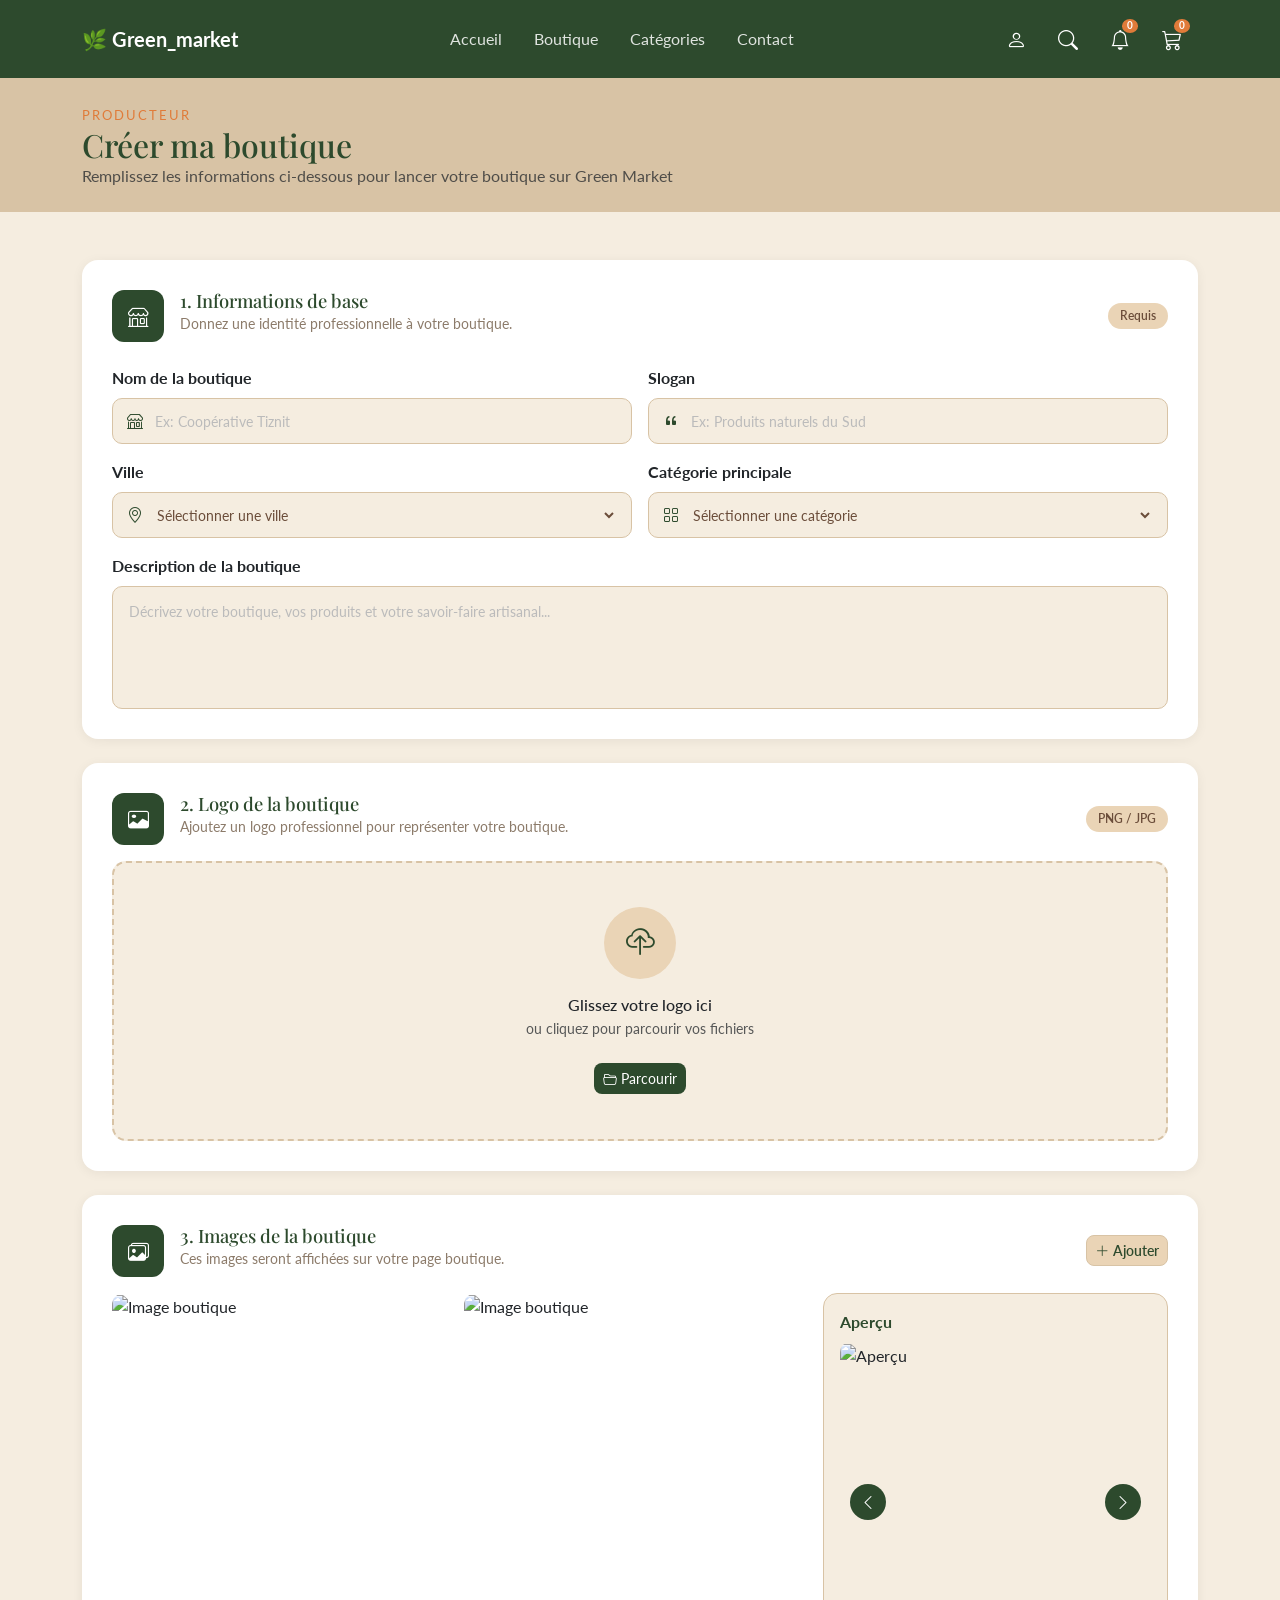
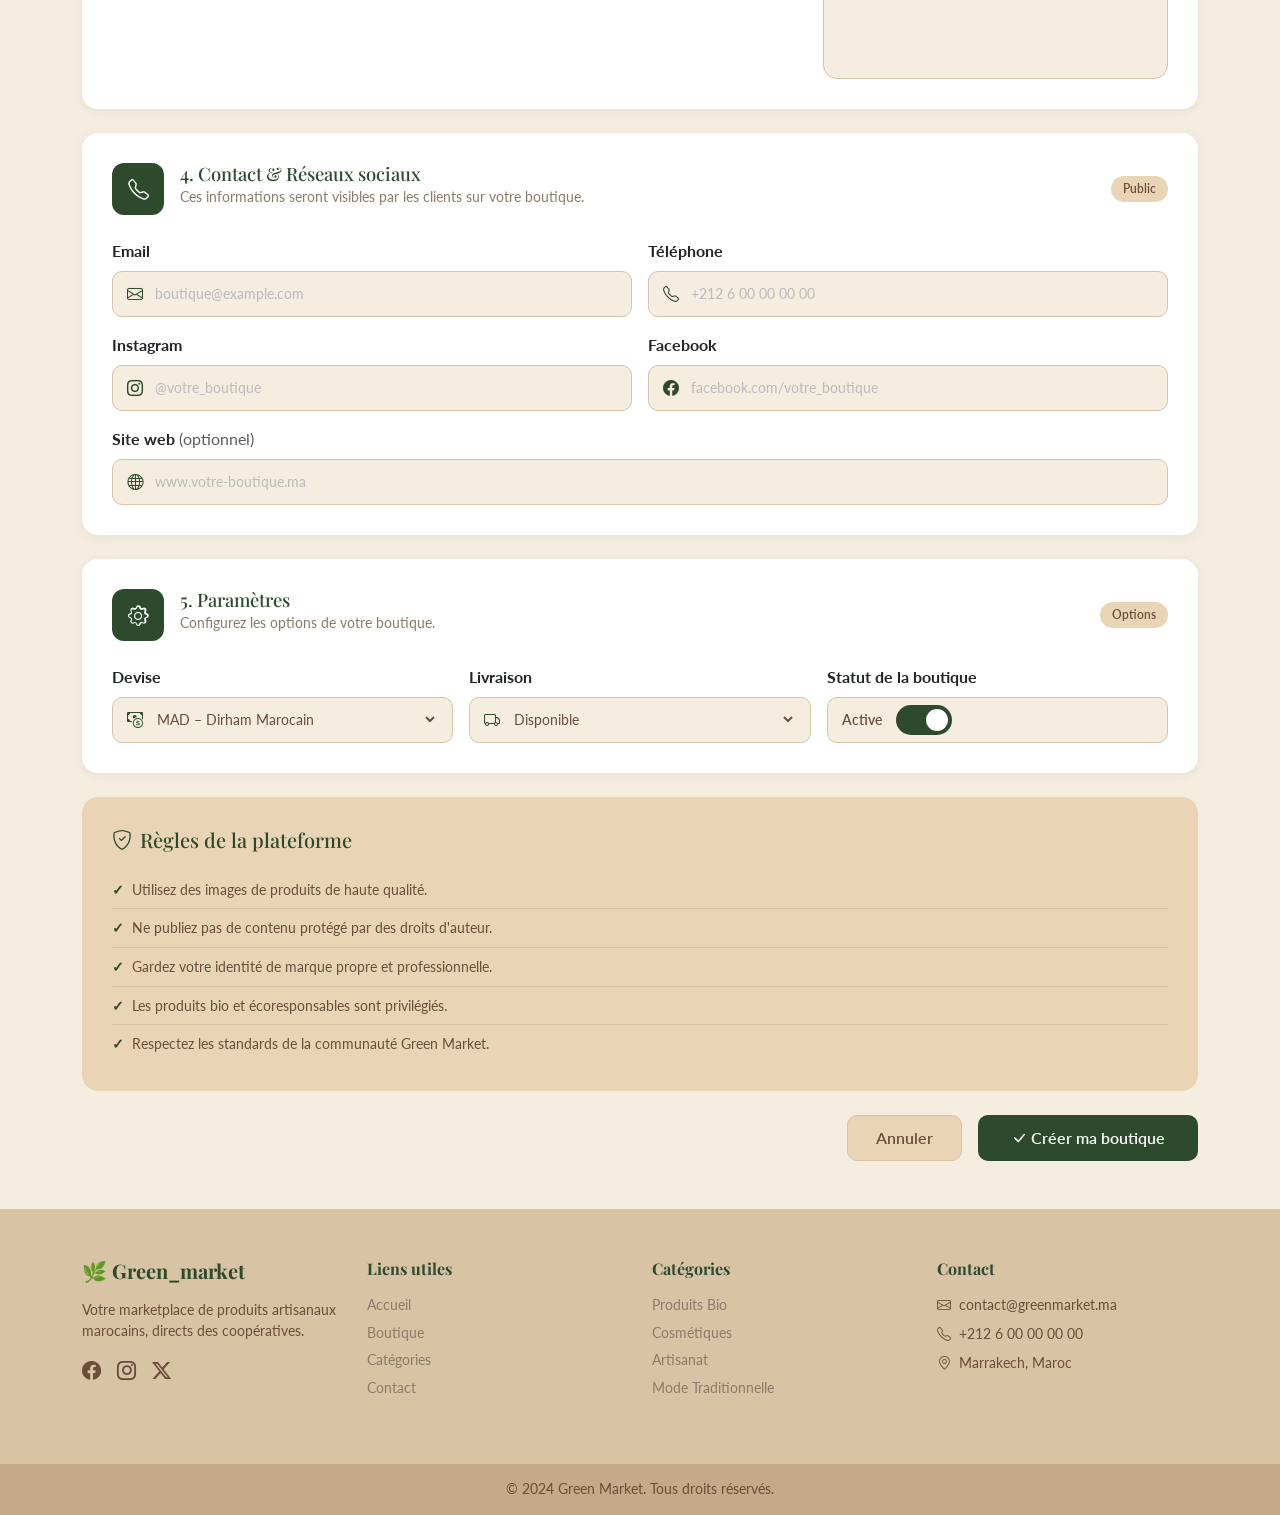
==== Create Market/creer-boutique.html @ 540b01c0 "modification 2 still needs modification" ====
<!DOCTYPE html>
<html lang="fr">
<head>
  <meta charset="UTF-8">
  <meta name="viewport" content="width=device-width, initial-scale=1.0">
  <title>Green Market – Créer ma boutique</title>
  <link href="https://cdn.jsdelivr.net/npm/bootstrap@5.3.3/dist/css/bootstrap.min.css" rel="stylesheet">
  <link href="https://cdn.jsdelivr.net/npm/bootstrap-icons@1.11.3/font/bootstrap-icons.min.css" rel="stylesheet">
  <link href="https://fonts.googleapis.com/css2?family=Playfair+Display:wght@400;600;700&family=Lato:wght@300;400;700&display=swap" rel="stylesheet">
  <link href="creer-boutique.css" rel="stylesheet">
</head>
<body>

  <!-- NAVBAR -->
  <nav class="navbar navbar-expand-lg navbar-dark">
    <div class="container">
      <a class="navbar-brand fw-bold" href="../Home Page/Home.html">🌿 Green_market</a>
      <button class="navbar-toggler" type="button" data-bs-toggle="collapse" data-bs-target="#navMenu">
        <span class="navbar-toggler-icon"></span>
      </button>
      <div class="collapse navbar-collapse" id="navMenu">
        <ul class="navbar-nav mx-auto gap-3">
          <li class="nav-item"><a class="nav-link" href="../Home Page/Home.html">Accueil</a></li>
          <li class="nav-item"><a class="nav-link" href="../Produits/Produits.html">Boutique</a></li>
          <li class="nav-item"><a class="nav-link" href="../Categories/categories.html">Catégories</a></li>
          <li class="nav-item"><a class="nav-link" href="../Home Page/Home.html#contact">Contact</a></li>
        </ul>
        <a href="../Inscription/inscription.html" class="text-white fs-5 m-3"><i class="bi bi-person"></i></a>
        <a href="#" class="text-white fs-5 m-3"><i class="bi bi-search"></i></a>
        <a href="#" class="text-white fs-5 m-3 position-relative">
          <i class="bi bi-bell"></i>
          <span class="badge cart-badge" id="bell-count">0</span>
        </a>
        <a href="../Panier/Panier.html" class="text-white fs-5 m-3 position-relative">
          <i class="bi bi-cart3"></i>
          <span class="badge cart-badge" id="cart-count">0</span>
        </a>
      </div>
    </div>
  </nav>

  <!-- PAGE HEADER -->
  <section class="py-4 page-header">
    <div class="container">
      <small class="text-uppercase label-orange">Producteur</small>
      <h2 class="mb-0">Créer ma boutique</h2>
      <p class="text-muted mb-0">Remplissez les informations ci-dessous pour lancer votre boutique sur Green Market</p>
    </div>
  </section>

  <!-- CONTENT -->
  <div class="container my-5">

    <!-- ========================= -->
    <!-- 1. INFORMATIONS DE BASE -->
    <!-- ========================= -->
    <div class="form-card mb-4">
      <div class="form-card-header">
        <div class="form-card-icon">
          <i class="bi bi-shop"></i>
        </div>
        <div>
          <h4 class="form-card-title">1. Informations de base</h4>
          <p class="form-card-subtitle">Donnez une identité professionnelle à votre boutique.</p>
        </div>
        <span class="form-badge">Requis</span>
      </div>

      <div class="row g-3 mt-2">
        <div class="col-12 col-md-6">
          <label class="form-label fw-bold">Nom de la boutique</label>
          <div class="input-group-custom">
            <i class="bi bi-shop input-icon"></i>
            <input type="text" class="custom-input" name="nom_boutique" placeholder="Ex: Coopérative Tiznit">
          </div>
        </div>
        <div class="col-12 col-md-6">
          <label class="form-label fw-bold">Slogan</label>
          <div class="input-group-custom">
            <i class="bi bi-quote input-icon"></i>
            <input type="text" class="custom-input" name="slogan" placeholder="Ex: Produits naturels du Sud">
          </div>
        </div>
        <div class="col-12 col-md-6">
          <label class="form-label fw-bold">Ville</label>
          <div class="input-group-custom">
            <i class="bi bi-geo-alt input-icon"></i>
            <select class="custom-input" name="ville">
              <option value="">Sélectionner une ville</option>
              <option>Casablanca</option>
              <option>Rabat</option>
              <option>Marrakech</option>
              <option>Fès</option>
              <option>Agadir</option>
              <option>Tiznit</option>
              <option>Essaouira</option>
              <option>Ouarzazate</option>
            </select>
          </div>
        </div>
        <div class="col-12 col-md-6">
          <label class="form-label fw-bold">Catégorie principale</label>
          <div class="input-group-custom">
            <i class="bi bi-grid input-icon"></i>
            <select class="custom-input" name="categorie">
              <option value="">Sélectionner une catégorie</option>
              <option>Produits Bio</option>
              <option>Cosmétiques</option>
              <option>Artisanat</option>
              <option>Mode Traditionnelle</option>
              <option>Bijoux</option>
              <option>Maison & Déco</option>
            </select>
          </div>
        </div>
        <div class="col-12">
          <label class="form-label fw-bold">Description de la boutique</label>
          <div class="textarea-group-custom">
            <textarea class="custom-textarea" name="description_Bout" rows="4"
              placeholder="Décrivez votre boutique, vos produits et votre savoir-faire artisanal..."></textarea>
          </div>
        </div>
      </div>
    </div>

    <!-- ========================= -->
    <!-- 2. LOGO DE LA BOUTIQUE -->
    <!-- ========================= -->
    <div class="form-card mb-4">
      <div class="form-card-header">
        <div class="form-card-icon">
          <i class="bi bi-image"></i>
        </div>
        <div>
          <h4 class="form-card-title">2. Logo de la boutique</h4>
          <p class="form-card-subtitle">Ajoutez un logo professionnel pour représenter votre boutique.</p>
        </div>
        <span class="form-badge">PNG / JPG</span>
      </div>

      <div class="upload-zone mt-3" id="uploadArea">
        <input type="file" id="logoInput" name="Bout_img" hidden accept="image/*">
        <div class="upload-content" id="uploadContent">
          <div class="upload-icon-circle">
            <i class="bi bi-cloud-upload"></i>
          </div>
          <h6 class="mt-3 mb-1">Glissez votre logo ici</h6>
          <p class="text-muted small">ou cliquez pour parcourir vos fichiers</p>
          <button type="button" class="btn btn-sm btn-parcourir mt-2" id="browseBtn">
            <i class="bi bi-folder2-open me-1"></i>Parcourir
          </button>
        </div>
        <img id="previewLogo" src="" alt="Logo preview">
      </div>
    </div>

    <!-- ========================= -->
    <!-- 3. IMAGES DE LA BOUTIQUE -->
    <!-- ========================= -->
    <div class="form-card mb-4">
      <div class="form-card-header">
        <div class="form-card-icon">
          <i class="bi bi-images"></i>
        </div>
        <div>
          <h4 class="form-card-title">3. Images de la boutique</h4>
          <p class="form-card-subtitle">Ces images seront affichées sur votre page boutique.</p>
        </div>
        <button type="button" class="btn btn-sm btn-add-img" id="addImagesBtn">
          <i class="bi bi-plus-lg me-1"></i>Ajouter
        </button>
        <input type="file" id="imagesInput" multiple hidden accept="image/*">
      </div>

      <div class="images-layout mt-3">

        <!-- Grid -->
        <div class="images-grid" id="imagesGrid">
          <div class="market-image">
            <img src="https://images.unsplash.com/photo-1542838132-92c53300491e?q=80&w=600" alt="Image boutique">
            <div class="image-actions">
              <button class="img-action-btn edit-btn"><i class="bi bi-pencil"></i></button>
              <button class="img-action-btn delete-btn"><i class="bi bi-trash"></i></button>
            </div>
          </div>
          <div class="market-image">
            <img src="https://images.unsplash.com/photo-1516594798947-e65505dbb29d?q=80&w=600" alt="Image boutique">
            <div class="image-actions">
              <button class="img-action-btn edit-btn"><i class="bi bi-pencil"></i></button>
              <button class="img-action-btn delete-btn"><i class="bi bi-trash"></i></button>
            </div>
          </div>
        </div>

        <!-- Preview -->
        <div class="preview-card">
          <p class="fw-bold mb-2" style="color: var(--green);">Aperçu</p>
          <div class="preview-image-box">
            <img id="previewImage" src="https://images.unsplash.com/photo-1542838132-92c53300491e?q=80&w=600" alt="Aperçu">
            <button class="preview-arrow left" id="prevBtn"><i class="bi bi-chevron-left"></i></button>
            <button class="preview-arrow right" id="nextBtn"><i class="bi bi-chevron-right"></i></button>
          </div>
        </div>

      </div>
    </div>

    <!-- ========================= -->
    <!-- 4. CONTACT & RÉSEAUX -->
    <!-- ========================= -->
    <div class="form-card mb-4">
      <div class="form-card-header">
        <div class="form-card-icon">
          <i class="bi bi-telephone"></i>
        </div>
        <div>
          <h4 class="form-card-title">4. Contact &amp; Réseaux sociaux</h4>
          <p class="form-card-subtitle">Ces informations seront visibles par les clients sur votre boutique.</p>
        </div>
        <span class="form-badge">Public</span>
      </div>

      <div class="row g-3 mt-2">
        <div class="col-12 col-md-6">
          <label class="form-label fw-bold">Email</label>
          <div class="input-group-custom">
            <i class="bi bi-envelope input-icon"></i>
            <input type="email" class="custom-input" name="email_boutique" placeholder="boutique@example.com">
          </div>
        </div>
        <div class="col-12 col-md-6">
          <label class="form-label fw-bold">Téléphone</label>
          <div class="input-group-custom">
            <i class="bi bi-telephone input-icon"></i>
            <input type="text" class="custom-input" name="telephone_boutique" placeholder="+212 6 00 00 00 00">
          </div>
        </div>
        <div class="col-12 col-md-6">
          <label class="form-label fw-bold">Instagram</label>
          <div class="input-group-custom">
            <i class="bi bi-instagram input-icon"></i>
            <input type="text" class="custom-input" name="instagram" placeholder="@votre_boutique">
          </div>
        </div>
        <div class="col-12 col-md-6">
          <label class="form-label fw-bold">Facebook</label>
          <div class="input-group-custom">
            <i class="bi bi-facebook input-icon"></i>
            <input type="text" class="custom-input" name="facebook" placeholder="facebook.com/votre_boutique">
          </div>
        </div>
        <div class="col-12">
          <label class="form-label fw-bold">Site web <span class="text-muted fw-normal">(optionnel)</span></label>
          <div class="input-group-custom">
            <i class="bi bi-globe input-icon"></i>
            <input type="text" class="custom-input" name="website" placeholder="www.votre-boutique.ma">
          </div>
        </div>
      </div>
    </div>

    <!-- ========================= -->
    <!-- 5. PARAMÈTRES -->
    <!-- ========================= -->
    <div class="form-card mb-4">
      <div class="form-card-header">
        <div class="form-card-icon">
          <i class="bi bi-gear"></i>
        </div>
        <div>
          <h4 class="form-card-title">5. Paramètres</h4>
          <p class="form-card-subtitle">Configurez les options de votre boutique.</p>
        </div>
        <span class="form-badge">Options</span>
      </div>

      <div class="row g-3 mt-2">
        <div class="col-12 col-md-4">
          <label class="form-label fw-bold">Devise</label>
          <div class="input-group-custom">
            <i class="bi bi-cash-coin input-icon"></i>
            <select class="custom-input" name="devise">
              <option>MAD – Dirham Marocain</option>
              <option>EUR – Euro</option>
              <option>USD – Dollar</option>
            </select>
          </div>
        </div>
        <div class="col-12 col-md-4">
          <label class="form-label fw-bold">Livraison</label>
          <div class="input-group-custom">
            <i class="bi bi-truck input-icon"></i>
            <select class="custom-input" name="livraison">
              <option>Disponible</option>
              <option>Non disponible</option>
            </select>
          </div>
        </div>
        <div class="col-12 col-md-4">
          <label class="form-label fw-bold">Statut de la boutique</label>
          <div class="status-row">
            <span class="status-label" id="statusText">Active</span>
            <button type="button" class="toggle-btn active" id="toggleStatus">
              <div class="toggle-circle"></div>
            </button>
          </div>
        </div>
      </div>
    </div>

    <!-- ========================= -->
    <!-- RÈGLES -->
    <!-- ========================= -->
    <div class="rules-card mb-4">
      <div class="d-flex align-items-center gap-2 mb-3">
        <i class="bi bi-shield-check fs-5" style="color: var(--green);"></i>
        <h5 class="mb-0" style="color: var(--green);">Règles de la plateforme</h5>
      </div>
      <ul class="rules-list">
        <li>Utilisez des images de produits de haute qualité.</li>
        <li>Ne publiez pas de contenu protégé par des droits d'auteur.</li>
        <li>Gardez votre identité de marque propre et professionnelle.</li>
        <li>Les produits bio et écoresponsables sont privilégiés.</li>
        <li>Respectez les standards de la communauté Green Market.</li>
      </ul>
    </div>

    <!-- ========================= -->
    <!-- BOUTONS -->
    <!-- ========================= -->
    <div class="d-flex justify-content-end gap-3 mb-5">
      <a href="../Producteur/Producteur.html" class="btn btn-annuler">Annuler</a>
      <button type="button" class="btn btn-creer" id="createBtn">
        <i class="bi bi-check-lg me-1"></i>Créer ma boutique
      </button>
    </div>

  </div>

  <!-- FOOTER -->
  <footer>
    <div class="footer-top">
      <div class="container">
        <div class="row g-4">
          <div class="col-12 col-md-3">
            <h5 class="footer-title mb-3">🌿 Green_market</h5>
            <p class="footer-text small">Votre marketplace de produits artisanaux marocains, directs des coopératives.</p>
            <div class="d-flex gap-3 mt-3">
              <a href="#" class="footer-social"><i class="bi bi-facebook"></i></a>
              <a href="#" class="footer-social"><i class="bi bi-instagram"></i></a>
              <a href="#" class="footer-social"><i class="bi bi-twitter-x"></i></a>
            </div>
          </div>
          <div class="col-6 col-md-3">
            <h6 class="footer-title mb-3">Liens utiles</h6>
            <ul class="list-unstyled">
              <li><a href="../Home Page/Home.html" class="footer-link">Accueil</a></li>
              <li><a href="../Produits/Produits.html" class="footer-link">Boutique</a></li>
              <li><a href="../Categories/categories.html" class="footer-link">Catégories</a></li>
              <li><a href="../Home Page/Home.html#contact" class="footer-link">Contact</a></li>
            </ul>
          </div>
          <div class="col-6 col-md-3">
            <h6 class="footer-title mb-3">Catégories</h6>
            <ul class="list-unstyled">
              <li><a href="../Categories/categories.html" class="footer-link">Produits Bio</a></li>
              <li><a href="../Categories/categories.html" class="footer-link">Cosmétiques</a></li>
              <li><a href="../Categories/categories.html" class="footer-link">Artisanat</a></li>
              <li><a href="../Categories/categories.html" class="footer-link">Mode Traditionnelle</a></li>
            </ul>
          </div>
          <div class="col-12 col-md-3">
            <h6 class="footer-title mb-3">Contact</h6>
            <ul class="list-unstyled">
              <li class="footer-text small mb-2"><i class="bi bi-envelope me-2"></i>contact@greenmarket.ma</li>
              <li class="footer-text small mb-2"><i class="bi bi-telephone me-2"></i>+212 6 00 00 00 00</li>
              <li class="footer-text small"><i class="bi bi-geo-alt me-2"></i>Marrakech, Maroc</li>
            </ul>
          </div>
        </div>
      </div>
    </div>
    <div class="footer-bottom">
      <div class="container">
        <p class="footer-bottom-text text-center">&copy; 2024 Green Market. Tous droits réservés.</p>
      </div>
    </div>
  </footer>

  <script src="https://cdn.jsdelivr.net/npm/bootstrap@5.3.3/dist/js/bootstrap.bundle.min.js"></script>
  <script src="creer-boutique.js"></script>
</body>
</html>
---- Create Market/creer-boutique.css ----
/* =====================
   VARIABLES
===================== */
:root {
  --green:        #2d4a2d;
  --green-hover:  #3f683f;
  --orange:       #e07b39;
  --beige-light:  #f5ede0;
  --beige-mid:    #ead4b6;
  --beige-dark:   #D8C3A5;
  --beige-footer: #c4aa8a;
  --brown-title:  #6b4d3a;
  --brown-text:   #8c7b6a;
}

/* =====================
   BODY & FONTS
===================== */
body {
  background-color: var(--beige-light);
  font-family: 'Lato', sans-serif;
}

h1, h2, h3, h4, h5 {
  font-family: 'Playfair Display', serif;
}

/* =====================
   NAVBAR
===================== */
.navbar {
  background-color: var(--green);
}

.navbar .nav-link {
  color: rgba(255, 255, 255, 0.85);
  transition: color 0.2s ease;
}

.navbar .nav-link:hover,
.navbar .nav-link.active {
  color: #ffffff;
}

.cart-badge {
  background-color: var(--orange);
  font-size: 0.6rem;
  position: absolute;
  top: -5px;
  right: -8px;
  padding: 2px 5px;
  border-radius: 50%;
  line-height: 1;
}

/* =====================
   PAGE HEADER
===================== */
.page-header {
  background-color: var(--beige-dark);
}

.page-header h2 {
  color: var(--green);
}

.label-orange {
  color: var(--orange);
  letter-spacing: 2px;
  font-size: 0.8rem;
}

/* =====================
   FORM CARDS
===================== */
.form-card {
  background: #fff;
  border-radius: 16px;
  padding: 30px;
  box-shadow: 0 2px 12px rgba(0, 0, 0, 0.06);
}

.form-card-header {
  display: flex;
  align-items: flex-start;
  gap: 16px;
  flex-wrap: wrap;
}

.form-card-icon {
  width: 52px;
  height: 52px;
  background-color: var(--green);
  border-radius: 12px;
  display: flex;
  align-items: center;
  justify-content: center;
  flex-shrink: 0;
}

.form-card-icon i {
  color: white;
  font-size: 1.3rem;
}

.form-card-title {
  color: var(--green);
  margin-bottom: 2px;
  font-size: 1.15rem;
}

.form-card-subtitle {
  color: var(--brown-text);
  font-size: 0.85rem;
  margin: 0;
}

.form-badge {
  margin-left: auto;
  background-color: var(--beige-mid);
  color: var(--brown-title);
  font-size: 0.75rem;
  font-weight: 600;
  padding: 4px 12px;
  border-radius: 20px;
  white-space: nowrap;
  align-self: center;
}

/* =====================
   INPUTS
===================== */
.input-group-custom {
  display: flex;
  align-items: center;
  background-color: var(--beige-light);
  border: 1px solid var(--beige-dark);
  border-radius: 10px;
  padding: 10px 14px;
  gap: 10px;
  transition: border-color 0.2s ease;
}

.input-group-custom:focus-within {
  border-color: var(--green);
}

.input-icon {
  color: var(--green);
  font-size: 1rem;
  flex-shrink: 0;
}

.custom-input {
  border: none;
  outline: none;
  background: transparent;
  width: 100%;
  font-family: 'Lato', sans-serif;
  font-size: 0.9rem;
  color: var(--brown-title);
}

.custom-input::placeholder {
  color: #bbb;
}

.textarea-group-custom {
  background-color: var(--beige-light);
  border: 1px solid var(--beige-dark);
  border-radius: 10px;
  padding: 12px 14px;
  transition: border-color 0.2s ease;
}

.textarea-group-custom:focus-within {
  border-color: var(--green);
}

.custom-textarea {
  border: none;
  outline: none;
  background: transparent;
  width: 100%;
  resize: none;
  font-family: 'Lato', sans-serif;
  font-size: 0.9rem;
  color: var(--brown-title);
}

.custom-textarea::placeholder {
  color: #bbb;
}

/* =====================
   LOGO UPLOAD
===================== */
.upload-zone {
  border: 2px dashed var(--beige-dark);
  border-radius: 14px;
  height: 280px;
  display: flex;
  align-items: center;
  justify-content: center;
  flex-direction: column;
  cursor: pointer;
  position: relative;
  overflow: hidden;
  transition: border-color 0.2s ease, background-color 0.2s ease;
  background-color: var(--beige-light);
}

.upload-zone:hover {
  border-color: var(--green);
  background-color: #f0ece6;
}

.upload-content {
  text-align: center;
  pointer-events: none;
}

.upload-icon-circle {
  width: 72px;
  height: 72px;
  background-color: var(--beige-mid);
  border-radius: 50%;
  display: flex;
  align-items: center;
  justify-content: center;
  margin: 0 auto;
}

.upload-icon-circle i {
  font-size: 1.8rem;
  color: var(--green);
}

#previewLogo {
  width: 100%;
  height: 100%;
  object-fit: cover;
  position: absolute;
  top: 0;
  left: 0;
  display: none;
}

.btn-parcourir {
  background-color: var(--green);
  color: white;
  border-radius: 8px;
  transition: background-color 0.2s ease;
  pointer-events: all;
}

.btn-parcourir:hover {
  background-color: var(--green-hover);
  color: white;
}

/* =====================
   IMAGES SECTION
===================== */
.btn-add-img {
  margin-left: auto;
  background-color: var(--beige-mid);
  color: var(--green);
  border: 1px solid var(--beige-dark);
  border-radius: 8px;
  font-weight: 600;
  transition: background-color 0.2s ease;
  align-self: center;
}

.btn-add-img:hover {
  background-color: var(--green);
  color: white;
}

.images-layout {
  display: grid;
  grid-template-columns: 2fr 1fr;
  gap: 20px;
}

.images-grid {
  display: grid;
  grid-template-columns: 1fr 1fr;
  gap: 14px;
}

.market-image {
  position: relative;
  height: 200px;
  border-radius: 12px;
  overflow: hidden;
}

.market-image img {
  width: 100%;
  height: 100%;
  object-fit: cover;
  transition: transform 0.3s ease;
}

.market-image:hover img {
  transform: scale(1.05);
}

.image-actions {
  position: absolute;
  top: 10px;
  right: 10px;
  display: flex;
  gap: 8px;
  opacity: 0;
  transition: opacity 0.2s ease;
}

.market-image:hover .image-actions {
  opacity: 1;
}

.img-action-btn {
  width: 36px;
  height: 36px;
  border: none;
  border-radius: 8px;
  cursor: pointer;
  display: flex;
  align-items: center;
  justify-content: center;
  font-size: 0.85rem;
  transition: background-color 0.2s ease;
}

.edit-btn {
  background-color: var(--beige-mid);
  color: var(--green);
}

.edit-btn:hover {
  background-color: var(--beige-dark);
}

.delete-btn {
  background-color: var(--green);
  color: white;
}

.delete-btn:hover {
  background-color: #c62828;
}

.preview-card {
  background-color: var(--beige-light);
  border-radius: 14px;
  padding: 16px;
  border: 1px solid var(--beige-dark);
}

.preview-image-box {
  position: relative;
  height: 320px;
  border-radius: 10px;
  overflow: hidden;
}

.preview-image-box img {
  width: 100%;
  height: 100%;
  object-fit: cover;
}

.preview-arrow {
  position: absolute;
  top: 50%;
  transform: translateY(-50%);
  width: 36px;
  height: 36px;
  border: none;
  border-radius: 50%;
  background-color: var(--green);
  color: white;
  cursor: pointer;
  display: flex;
  align-items: center;
  justify-content: center;
  transition: background-color 0.2s ease;
}

.preview-arrow:hover {
  background-color: var(--green-hover);
}

.preview-arrow.left {
  left: 10px;
}

.preview-arrow.right {
  right: 10px;
}

/* =====================
   STATUS TOGGLE
===================== */
.status-row {
  display: flex;
  align-items: center;
  gap: 14px;
  background-color: var(--beige-light);
  border: 1px solid var(--beige-dark);
  border-radius: 10px;
  padding: 10px 14px;
  margin-top: 0;
  height: 46px;
}

.status-label {
  font-size: 0.9rem;
  color: var(--brown-title);
  font-weight: 600;
}

.toggle-btn {
  width: 56px;
  height: 30px;
  border: none;
  border-radius: 50px;
  background-color: var(--beige-dark);
  position: relative;
  cursor: pointer;
  transition: background-color 0.3s ease;
  flex-shrink: 0;
}

.toggle-btn.active {
  background-color: var(--green);
}

.toggle-circle {
  width: 22px;
  height: 22px;
  border-radius: 50%;
  background: white;
  position: absolute;
  top: 4px;
  left: 4px;
  transition: left 0.3s ease;
}

.toggle-btn.active .toggle-circle {
  left: 30px;
}

/* =====================
   RULES CARD
===================== */
.rules-card {
  background-color: var(--beige-mid);
  border-radius: 16px;
  padding: 28px 30px;
}

.rules-list {
  list-style: none;
  padding: 0;
  margin: 0;
}

.rules-list li {
  padding: 8px 0;
  color: var(--brown-title);
  font-size: 0.9rem;
  border-bottom: 1px solid var(--beige-dark);
  padding-left: 20px;
  position: relative;
}

.rules-list li:last-child {
  border-bottom: none;
}

.rules-list li::before {
  content: "✓";
  position: absolute;
  left: 0;
  color: var(--green);
  font-weight: 700;
}

/* =====================
   ACTION BUTTONS
===================== */
.btn-annuler {
  background-color: var(--beige-mid);
  color: var(--brown-title);
  border: 1px solid var(--beige-dark);
  border-radius: 10px;
  padding: 10px 28px;
  font-weight: 600;
  transition: background-color 0.2s ease;
}

.btn-annuler:hover {
  background-color: var(--beige-dark);
  color: var(--brown-title);
}

.btn-creer {
  background-color: var(--green);
  color: white;
  border-radius: 10px;
  padding: 10px 32px;
  font-weight: 600;
  transition: background-color 0.2s ease;
}

.btn-creer:hover {
  background-color: var(--green-hover);
  color: white;
}

/* =====================
   FOOTER
===================== */
.footer-top {
  background-color: var(--beige-dark);
  padding: 50px 0;
}

.footer-bottom {
  background-color: var(--beige-footer);
  padding: 15px 0;
}

.footer-title {
  color: var(--green);
  font-weight: 700;
  font-family: 'Playfair Display', serif;
}

.footer-text {
  color: var(--brown-title);
}

.footer-link {
  color: var(--brown-text);
  text-decoration: none;
  font-size: 0.9rem;
  display: block;
  margin-bottom: 6px;
  transition: color 0.2s ease;
}

.footer-link:hover {
  color: var(--green);
}

.footer-social {
  color: var(--brown-title);
  font-size: 1.2rem;
  text-decoration: none;
  transition: color 0.2s ease;
}

.footer-social:hover {
  color: var(--green);
}

.footer-bottom-text {
  color: var(--brown-title);
  font-size: 0.85rem;
  margin: 0;
}

/* =====================
   RESPONSIVE
===================== */
@media (max-width: 768px) {
  .images-layout {
    grid-template-columns: 1fr;
  }

  .images-grid {
    grid-template-columns: 1fr 1fr;
  }

  .form-card {
    padding: 20px;
  }

  .form-badge {
    display: none;
  }
}
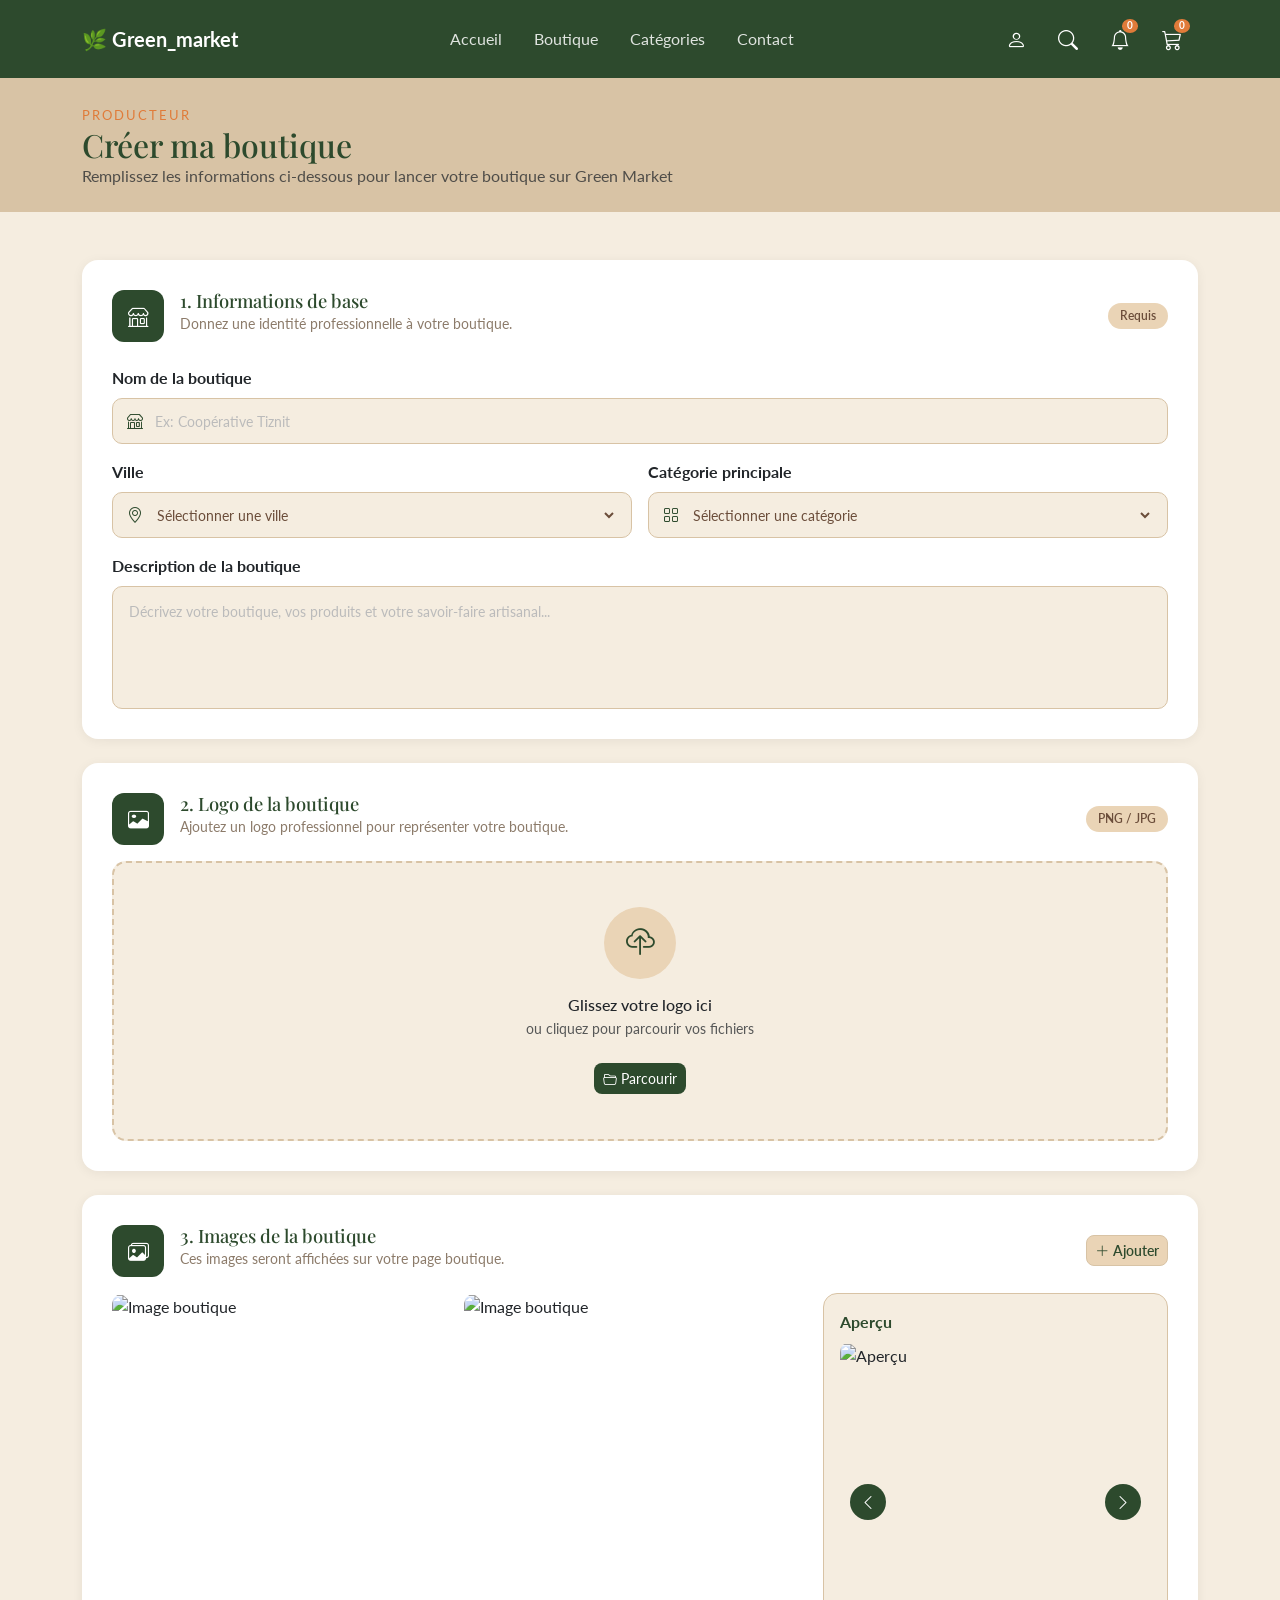
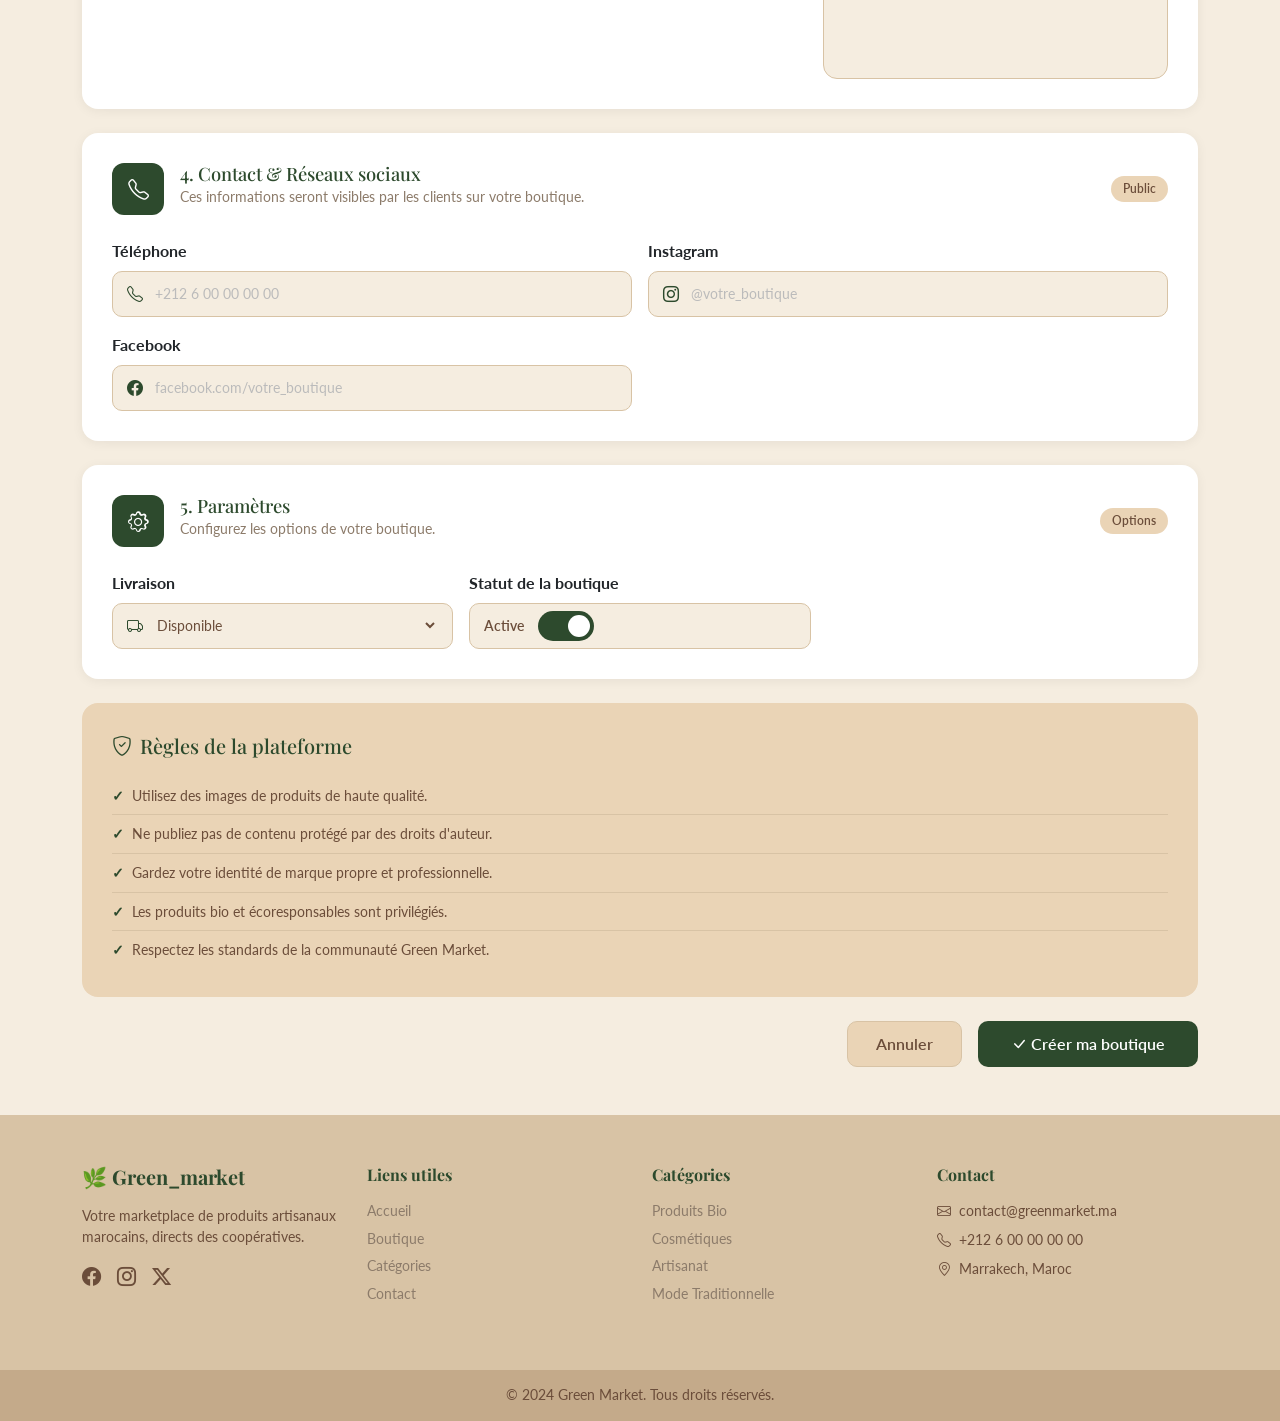
==== commit 56f1559b: "modification 3 removed some inputs that are not in the database" ====
--- a/Create Market/creer-boutique.html
+++ b/Create Market/creer-boutique.html
@@ -67,20 +67,14 @@
       </div>
 
       <div class="row g-3 mt-2">
-        <div class="col-12 col-md-6">
+        <div class="col-12">
           <label class="form-label fw-bold">Nom de la boutique</label>
           <div class="input-group-custom">
             <i class="bi bi-shop input-icon"></i>
             <input type="text" class="custom-input" name="nom_boutique" placeholder="Ex: Coopérative Tiznit">
           </div>
         </div>
-        <div class="col-12 col-md-6">
-          <label class="form-label fw-bold">Slogan</label>
-          <div class="input-group-custom">
-            <i class="bi bi-quote input-icon"></i>
-            <input type="text" class="custom-input" name="slogan" placeholder="Ex: Produits naturels du Sud">
-          </div>
-        </div>
+
         <div class="col-12 col-md-6">
           <label class="form-label fw-bold">Ville</label>
           <div class="input-group-custom">
@@ -222,13 +216,6 @@
 
       <div class="row g-3 mt-2">
         <div class="col-12 col-md-6">
-          <label class="form-label fw-bold">Email</label>
-          <div class="input-group-custom">
-            <i class="bi bi-envelope input-icon"></i>
-            <input type="email" class="custom-input" name="email_boutique" placeholder="boutique@example.com">
-          </div>
-        </div>
-        <div class="col-12 col-md-6">
           <label class="form-label fw-bold">Téléphone</label>
           <div class="input-group-custom">
             <i class="bi bi-telephone input-icon"></i>
@@ -249,13 +236,6 @@
             <input type="text" class="custom-input" name="facebook" placeholder="facebook.com/votre_boutique">
           </div>
         </div>
-        <div class="col-12">
-          <label class="form-label fw-bold">Site web <span class="text-muted fw-normal">(optionnel)</span></label>
-          <div class="input-group-custom">
-            <i class="bi bi-globe input-icon"></i>
-            <input type="text" class="custom-input" name="website" placeholder="www.votre-boutique.ma">
-          </div>
-        </div>
       </div>
     </div>
 
@@ -275,17 +255,6 @@
       </div>
 
       <div class="row g-3 mt-2">
-        <div class="col-12 col-md-4">
-          <label class="form-label fw-bold">Devise</label>
-          <div class="input-group-custom">
-            <i class="bi bi-cash-coin input-icon"></i>
-            <select class="custom-input" name="devise">
-              <option>MAD – Dirham Marocain</option>
-              <option>EUR – Euro</option>
-              <option>USD – Dollar</option>
-            </select>
-          </div>
-        </div>
         <div class="col-12 col-md-4">
           <label class="form-label fw-bold">Livraison</label>
           <div class="input-group-custom">
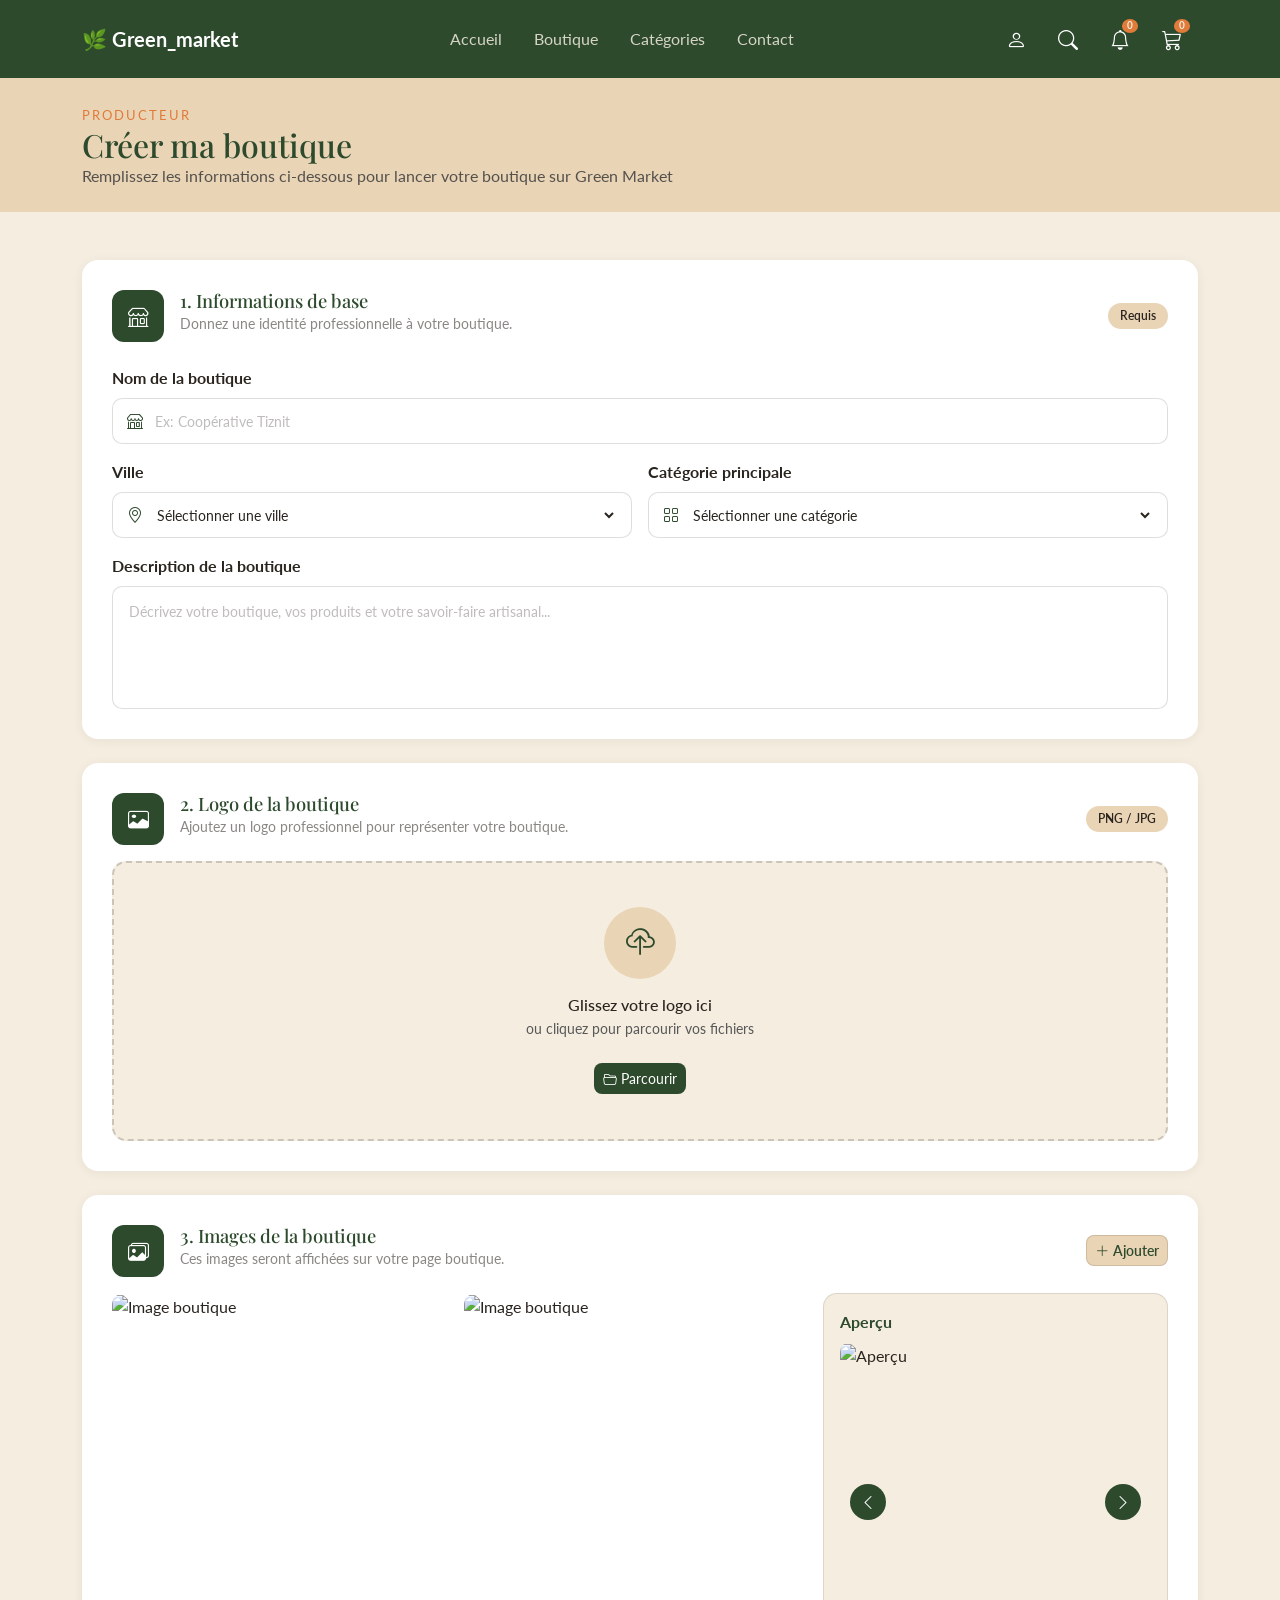
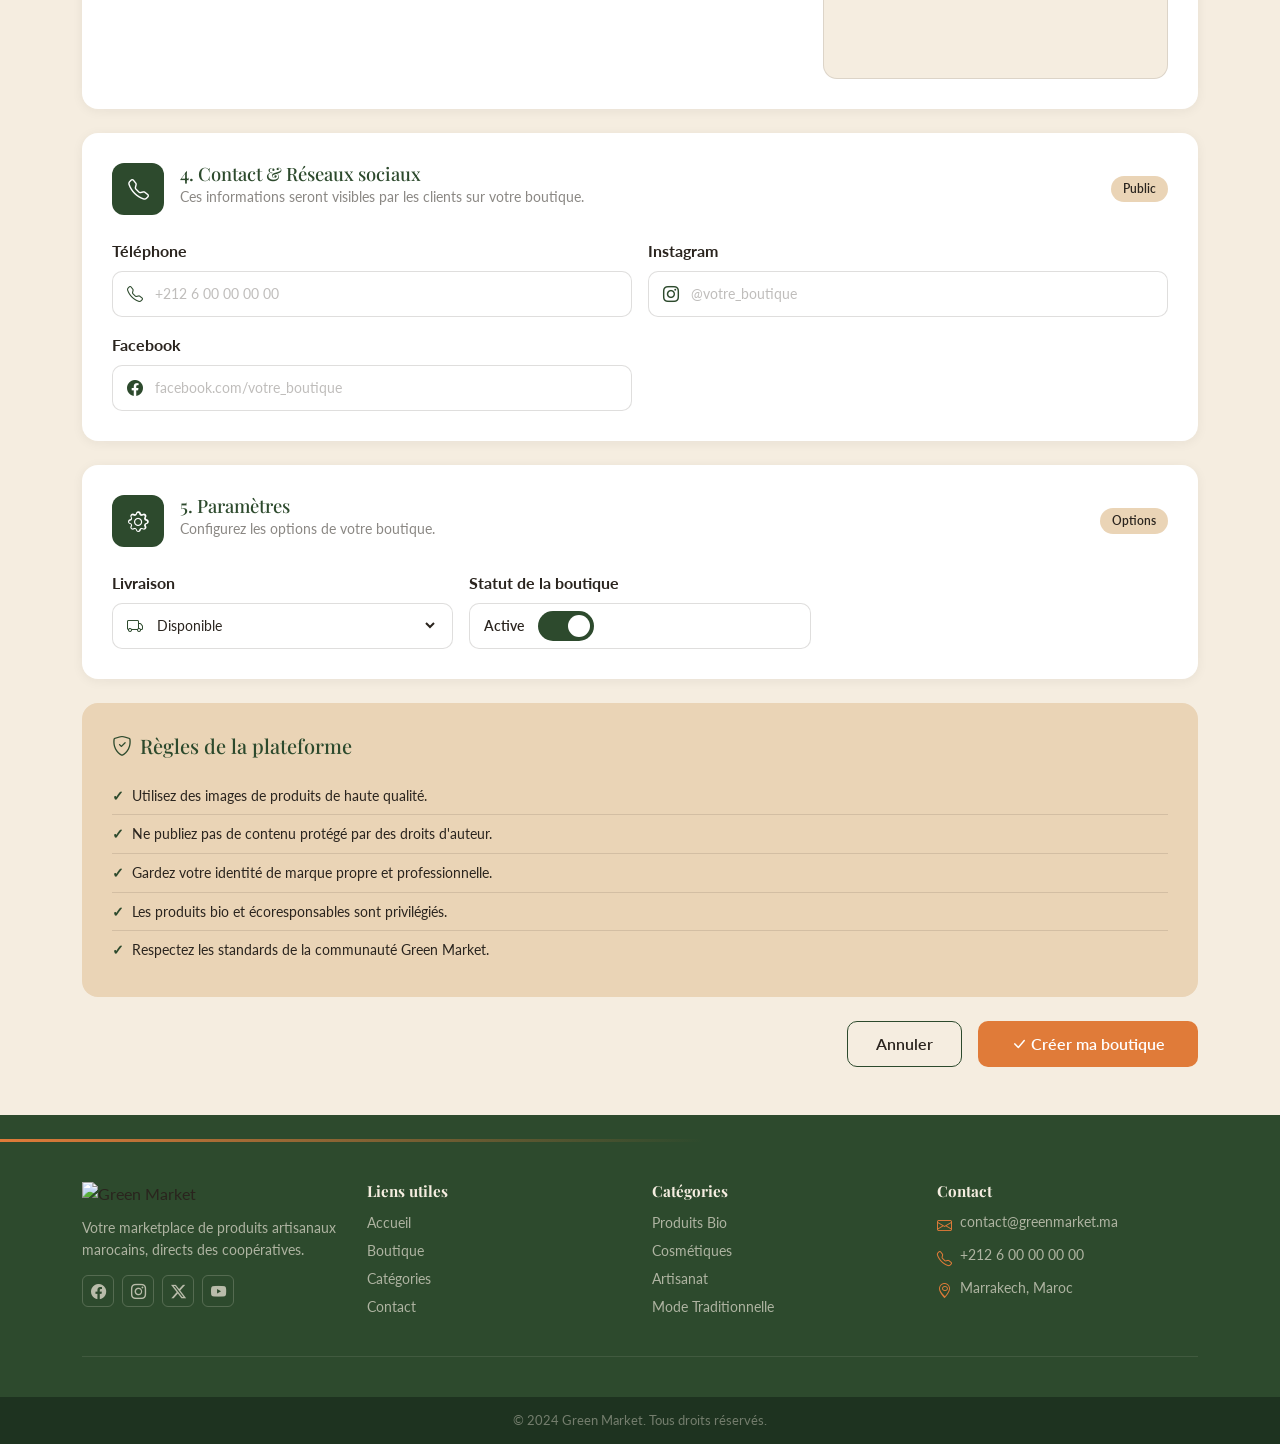
==== commit 8a76582f: "modification footer still not finished" ====
--- a/Create Market/creer-boutique.html
+++ b/Create Market/creer-boutique.html
@@ -308,50 +308,66 @@
 
   <!-- FOOTER -->
   <footer>
-    <div class="footer-top">
+    <div class="footer-top pt-4">
+      <div class="footer-stripe"></div>
       <div class="container">
+
+
+
         <div class="row g-4">
+
           <div class="col-12 col-md-3">
-            <h5 class="footer-title mb-3">🌿 Green_market</h5>
-            <p class="footer-text small">Votre marketplace de produits artisanaux marocains, directs des coopératives.</p>
-            <div class="d-flex gap-3 mt-3">
+            <div class="footer-logo">
+              <img src="navbar.png" alt="Green Market">
+            </div>
+            <p class="footer-text">Votre marketplace de produits artisanaux marocains, directs des coopératives.</p>
+            <div class="footer-socials">
               <a href="#" class="footer-social"><i class="bi bi-facebook"></i></a>
               <a href="#" class="footer-social"><i class="bi bi-instagram"></i></a>
               <a href="#" class="footer-social"><i class="bi bi-twitter-x"></i></a>
-            </div>
-          </div>
+              <a href="#" class="footer-social"><i class="bi bi-youtube"></i></a>
+            </div>
+          </div>
+
           <div class="col-6 col-md-3">
-            <h6 class="footer-title mb-3">Liens utiles</h6>
-            <ul class="list-unstyled">
-              <li><a href="../Home Page/Home.html" class="footer-link">Accueil</a></li>
-              <li><a href="../Produits/Produits.html" class="footer-link">Boutique</a></li>
-              <li><a href="../Categories/categories.html" class="footer-link">Catégories</a></li>
-              <li><a href="../Home Page/Home.html#contact" class="footer-link">Contact</a></li>
-            </ul>
-          </div>
+            <h6 class="footer-title">Liens utiles</h6>
+            <a href="../Home Page/index.html" class="footer-link">Accueil</a>
+            <a href="../Produits/Produits.html" class="footer-link">Boutique</a>
+            <a href="#" class="footer-link">Catégories</a>
+            <a href="#contact" class="footer-link">Contact</a>
+          </div>
+
           <div class="col-6 col-md-3">
-            <h6 class="footer-title mb-3">Catégories</h6>
-            <ul class="list-unstyled">
-              <li><a href="../Categories/categories.html" class="footer-link">Produits Bio</a></li>
-              <li><a href="../Categories/categories.html" class="footer-link">Cosmétiques</a></li>
-              <li><a href="../Categories/categories.html" class="footer-link">Artisanat</a></li>
-              <li><a href="../Categories/categories.html" class="footer-link">Mode Traditionnelle</a></li>
-            </ul>
-          </div>
-          <div class="col-12 col-md-3">
-            <h6 class="footer-title mb-3">Contact</h6>
-            <ul class="list-unstyled">
-              <li class="footer-text small mb-2"><i class="bi bi-envelope me-2"></i>contact@greenmarket.ma</li>
-              <li class="footer-text small mb-2"><i class="bi bi-telephone me-2"></i>+212 6 00 00 00 00</li>
-              <li class="footer-text small"><i class="bi bi-geo-alt me-2"></i>Marrakech, Maroc</li>
-            </ul>
-          </div>
-        </div>
+            <h6 class="footer-title">Catégories</h6>
+            <a href="#" class="footer-link">Produits Bio</a>
+            <a href="#" class="footer-link">Cosmétiques</a>
+            <a href="#" class="footer-link">Artisanat</a>
+            <a href="#" class="footer-link">Mode Traditionnelle</a>
+          </div>
+
+          <div class="col-12 col-md-3" id="contact">
+            <h6 class="footer-title">Contact</h6>
+            <div class="footer-contact-item">
+              <i class="bi bi-envelope"></i>
+              <span>contact@greenmarket.ma</span>
+            </div>
+            <div class="footer-contact-item">
+              <i class="bi bi-telephone"></i>
+              <span>+212 6 00 00 00 00</span>
+            </div>
+            <div class="footer-contact-item">
+              <i class="bi bi-geo-alt"></i>
+              <span>Marrakech, Maroc</span>
+            </div>
+          </div>
+
+        </div>
+        <div class="footer-divider"></div>
       </div>
     </div>
     <div class="footer-bottom">
       <div class="container">
-        <p class="footer-bottom-text text-center">&copy; 2024 Green Market. Tous droits réservés.</p>
+        <p class="footer-bottom-text">&copy; 2024 Green Market. Tous droits réservés.</p>
       </div>
     </div>
   </footer>
--- a/Create Market/creer-boutique.css
+++ b/Create Market/creer-boutique.css
@@ -1,28 +1,27 @@
 /* =====================
-   VARIABLES
+   VARIABLES – 5 couleurs uniquement
 ===================== */
 :root {
-  --green:        #2d4a2d;
-  --green-hover:  #3f683f;
-  --orange:       #e07b39;
-  --beige-light:  #f5ede0;
-  --beige-mid:    #ead4b6;
-  --beige-dark:   #D8C3A5;
-  --beige-footer: #c4aa8a;
-  --brown-title:  #6b4d3a;
-  --brown-text:   #8c7b6a;
+  --green:       #2d4a2d;
+  --green-hover: #3f683f;
+  --cream:       #f5ede0;
+  --sand:        #ead4b6;
+  --ink:         #2a241e;
+  --terracotta:  #e07b39;
 }
 
 /* =====================
    BODY & FONTS
 ===================== */
 body {
-  background-color: var(--beige-light);
+  background-color: var(--cream);
   font-family: 'Lato', sans-serif;
+  color: var(--ink);
 }
 
 h1, h2, h3, h4, h5 {
   font-family: 'Playfair Display', serif;
+  color: var(--green);
 }
 
 /* =====================
@@ -33,17 +32,23 @@
 }
 
 .navbar .nav-link {
-  color: rgba(255, 255, 255, 0.85);
+  color: rgba(245, 237, 224, 0.85);
   transition: color 0.2s ease;
 }
 
-.navbar .nav-link:hover,
+.navbar .nav-link:hover {
+  color: var(--cream);
+  opacity: 0.8;
+}
+
 .navbar .nav-link.active {
-  color: #ffffff;
+  color: var(--cream);
+  border-bottom: 2px solid var(--terracotta);
+  padding-bottom: 2px;
 }
 
 .cart-badge {
-  background-color: var(--orange);
+  background-color: var(--terracotta);
   font-size: 0.6rem;
   position: absolute;
   top: -5px;
@@ -51,13 +56,14 @@
   padding: 2px 5px;
   border-radius: 50%;
   line-height: 1;
+  color: var(--cream);
 }
 
 /* =====================
    PAGE HEADER
 ===================== */
 .page-header {
-  background-color: var(--beige-dark);
+  background-color: var(--sand);
 }
 
 .page-header h2 {
@@ -65,7 +71,7 @@
 }
 
 .label-orange {
-  color: var(--orange);
+  color: var(--terracotta);
   letter-spacing: 2px;
   font-size: 0.8rem;
 }
@@ -77,7 +83,7 @@
   background: #fff;
   border-radius: 16px;
   padding: 30px;
-  box-shadow: 0 2px 12px rgba(0, 0, 0, 0.06);
+  box-shadow: 0 2px 12px rgba(42, 36, 30, 0.06);
 }
 
 .form-card-header {
@@ -110,15 +116,15 @@
 }
 
 .form-card-subtitle {
-  color: var(--brown-text);
+  color: rgba(42, 36, 30, 0.55);
   font-size: 0.85rem;
   margin: 0;
 }
 
 .form-badge {
   margin-left: auto;
-  background-color: var(--beige-mid);
-  color: var(--brown-title);
+  background-color: var(--sand);
+  color: var(--ink);
   font-size: 0.75rem;
   font-weight: 600;
   padding: 4px 12px;
@@ -133,8 +139,8 @@
 .input-group-custom {
   display: flex;
   align-items: center;
-  background-color: var(--beige-light);
-  border: 1px solid var(--beige-dark);
+  background-color: #fff;
+  border: 1px solid rgba(42, 36, 30, 0.15);
   border-radius: 10px;
   padding: 10px 14px;
   gap: 10px;
@@ -158,16 +164,16 @@
   width: 100%;
   font-family: 'Lato', sans-serif;
   font-size: 0.9rem;
-  color: var(--brown-title);
+  color: var(--ink);
 }
 
 .custom-input::placeholder {
-  color: #bbb;
+  color: rgba(42, 36, 30, 0.3);
 }
 
 .textarea-group-custom {
-  background-color: var(--beige-light);
-  border: 1px solid var(--beige-dark);
+  background-color: #fff;
+  border: 1px solid rgba(42, 36, 30, 0.15);
   border-radius: 10px;
   padding: 12px 14px;
   transition: border-color 0.2s ease;
@@ -185,18 +191,18 @@
   resize: none;
   font-family: 'Lato', sans-serif;
   font-size: 0.9rem;
-  color: var(--brown-title);
+  color: var(--ink);
 }
 
 .custom-textarea::placeholder {
-  color: #bbb;
+  color: rgba(42, 36, 30, 0.3);
 }
 
 /* =====================
    LOGO UPLOAD
 ===================== */
 .upload-zone {
-  border: 2px dashed var(--beige-dark);
+  border: 2px dashed rgba(42, 36, 30, 0.2);
   border-radius: 14px;
   height: 280px;
   display: flex;
@@ -207,7 +213,7 @@
   position: relative;
   overflow: hidden;
   transition: border-color 0.2s ease, background-color 0.2s ease;
-  background-color: var(--beige-light);
+  background-color: var(--cream);
 }
 
 .upload-zone:hover {
@@ -223,7 +229,7 @@
 .upload-icon-circle {
   width: 72px;
   height: 72px;
-  background-color: var(--beige-mid);
+  background-color: var(--sand);
   border-radius: 50%;
   display: flex;
   align-items: center;
@@ -264,9 +270,9 @@
 ===================== */
 .btn-add-img {
   margin-left: auto;
-  background-color: var(--beige-mid);
-  color: var(--green);
-  border: 1px solid var(--beige-dark);
+  background-color: var(--sand);
+  color: var(--green);
+  border: 1px solid rgba(42, 36, 30, 0.15);
   border-radius: 8px;
   font-weight: 600;
   transition: background-color 0.2s ease;
@@ -336,12 +342,12 @@
 }
 
 .edit-btn {
-  background-color: var(--beige-mid);
+  background-color: var(--sand);
   color: var(--green);
 }
 
 .edit-btn:hover {
-  background-color: var(--beige-dark);
+  background-color: var(--cream);
 }
 
 .delete-btn {
@@ -354,10 +360,10 @@
 }
 
 .preview-card {
-  background-color: var(--beige-light);
+  background-color: var(--cream);
   border-radius: 14px;
   padding: 16px;
-  border: 1px solid var(--beige-dark);
+  border: 1px solid rgba(42, 36, 30, 0.12);
 }
 
 .preview-image-box {
@@ -394,13 +400,8 @@
   background-color: var(--green-hover);
 }
 
-.preview-arrow.left {
-  left: 10px;
-}
-
-.preview-arrow.right {
-  right: 10px;
-}
+.preview-arrow.left  { left: 10px; }
+.preview-arrow.right { right: 10px; }
 
 /* =====================
    STATUS TOGGLE
@@ -409,17 +410,16 @@
   display: flex;
   align-items: center;
   gap: 14px;
-  background-color: var(--beige-light);
-  border: 1px solid var(--beige-dark);
+  background-color: #fff;
+  border: 1px solid rgba(42, 36, 30, 0.15);
   border-radius: 10px;
   padding: 10px 14px;
-  margin-top: 0;
   height: 46px;
 }
 
 .status-label {
   font-size: 0.9rem;
-  color: var(--brown-title);
+  color: var(--ink);
   font-weight: 600;
 }
 
@@ -428,7 +428,7 @@
   height: 30px;
   border: none;
   border-radius: 50px;
-  background-color: var(--beige-dark);
+  background-color: rgba(42, 36, 30, 0.15);
   position: relative;
   cursor: pointer;
   transition: background-color 0.3s ease;
@@ -458,7 +458,7 @@
    RULES CARD
 ===================== */
 .rules-card {
-  background-color: var(--beige-mid);
+  background-color: var(--sand);
   border-radius: 16px;
   padding: 28px 30px;
 }
@@ -470,11 +470,10 @@
 }
 
 .rules-list li {
-  padding: 8px 0;
-  color: var(--brown-title);
+  padding: 8px 0 8px 20px;
+  color: var(--ink);
   font-size: 0.9rem;
-  border-bottom: 1px solid var(--beige-dark);
-  padding-left: 20px;
+  border-bottom: 1px solid rgba(42, 36, 30, 0.12);
   position: relative;
 }
 
@@ -494,22 +493,22 @@
    ACTION BUTTONS
 ===================== */
 .btn-annuler {
-  background-color: var(--beige-mid);
-  color: var(--brown-title);
-  border: 1px solid var(--beige-dark);
+  background-color: var(--cream);
+  color: var(--ink);
+  border: 1px solid var(--green);
   border-radius: 10px;
   padding: 10px 28px;
   font-weight: 600;
-  transition: background-color 0.2s ease;
+  transition: background-color 0.2s ease, color 0.2s ease;
 }
 
 .btn-annuler:hover {
-  background-color: var(--beige-dark);
-  color: var(--brown-title);
+  background-color: var(--green);
+  color: white;
 }
 
 .btn-creer {
-  background-color: var(--green);
+  background-color: var(--terracotta);
   color: white;
   border-radius: 10px;
   padding: 10px 32px;
@@ -518,61 +517,117 @@
 }
 
 .btn-creer:hover {
-  background-color: var(--green-hover);
+  background-color: #c96a2e;
   color: white;
 }
 
 /* =====================
    FOOTER
 ===================== */
+footer {
+  background-color: var(--green);
+}
+
 .footer-top {
-  background-color: var(--beige-dark);
-  padding: 50px 0;
-}
-
-.footer-bottom {
-  background-color: var(--beige-footer);
-  padding: 15px 0;
+  padding: 0 0 40px;
+}
+
+.footer-stripe {
+  height: 3px;
+  background: linear-gradient(90deg, var(--terracotta) 0%, transparent 55%);
+  margin-bottom: 40px;
+}
+
+.footer-logo img {
+  height: 38px;
+  width: auto;
+  margin-bottom: 12px;
 }
 
 .footer-title {
-  color: var(--green);
+  color: var(--cream);
   font-weight: 700;
   font-family: 'Playfair Display', serif;
+  margin-bottom: 12px;
+  font-size: 0.95rem;
 }
 
 .footer-text {
-  color: var(--brown-title);
+  color: rgba(245, 237, 224, 0.65);
+  font-size: 0.85rem;
+  line-height: 1.6;
+  margin-bottom: 14px;
 }
 
 .footer-link {
-  color: var(--brown-text);
+  color: rgba(245, 237, 224, 0.65);
   text-decoration: none;
-  font-size: 0.9rem;
+  font-size: 0.875rem;
   display: block;
-  margin-bottom: 6px;
+  margin-bottom: 7px;
   transition: color 0.2s ease;
 }
 
 .footer-link:hover {
-  color: var(--green);
+  color: var(--terracotta);
+}
+
+.footer-socials {
+  display: flex;
+  gap: 8px;
 }
 
 .footer-social {
-  color: var(--brown-title);
-  font-size: 1.2rem;
+  width: 32px;
+  height: 32px;
+  border-radius: 6px;
+  border: 1px solid rgba(245, 237, 224, 0.2);
+  display: flex;
+  align-items: center;
+  justify-content: center;
+  color: rgba(245, 237, 224, 0.7);
+  font-size: 0.95rem;
   text-decoration: none;
-  transition: color 0.2s ease;
+  transition: color 0.2s ease, border-color 0.2s ease;
 }
 
 .footer-social:hover {
-  color: var(--green);
+  color: var(--terracotta);
+  border-color: var(--terracotta);
+}
+
+.footer-contact-item {
+  display: flex;
+  align-items: flex-start;
+  gap: 8px;
+  color: rgba(245, 237, 224, 0.65);
+  font-size: 0.85rem;
+  margin-bottom: 8px;
+}
+
+.footer-contact-item i {
+  color: var(--terracotta);
+  font-size: 0.95rem;
+  margin-top: 2px;
+  flex-shrink: 0;
+}
+
+.footer-divider {
+  height: 1px;
+  background: rgba(245, 237, 224, 0.1);
+  margin-top: 32px;
+}
+
+.footer-bottom {
+  background-color: #1e3320;
+  padding: 14px 0;
 }
 
 .footer-bottom-text {
-  color: var(--brown-title);
-  font-size: 0.85rem;
+  color: rgba(245, 237, 224, 0.4);
+  font-size: 0.8rem;
   margin: 0;
+  text-align: center;
 }
 
 /* =====================
@@ -594,4 +649,12 @@
   .form-badge {
     display: none;
   }
+
+  .footer-top {
+    padding: 0 0 28px;
+  }
+
+  .footer-logo img {
+    height: 32px;
+  }
 }
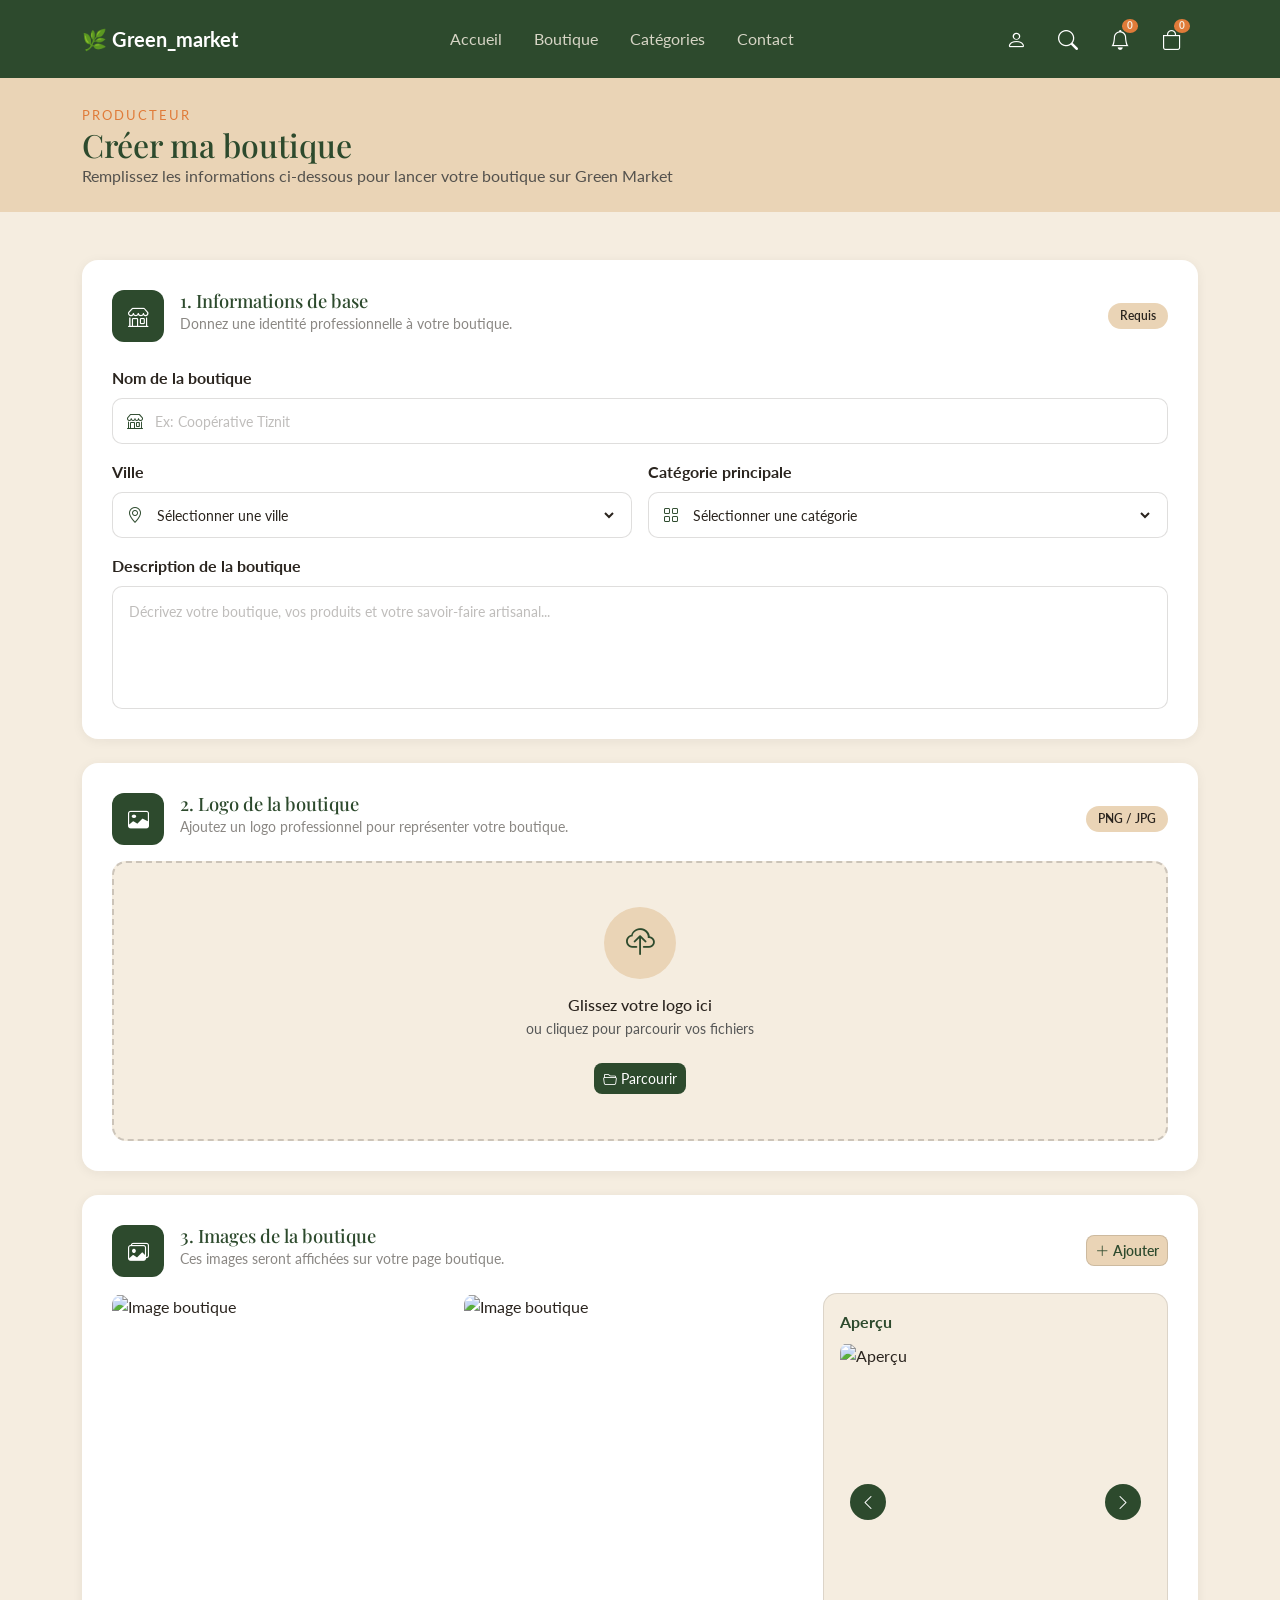
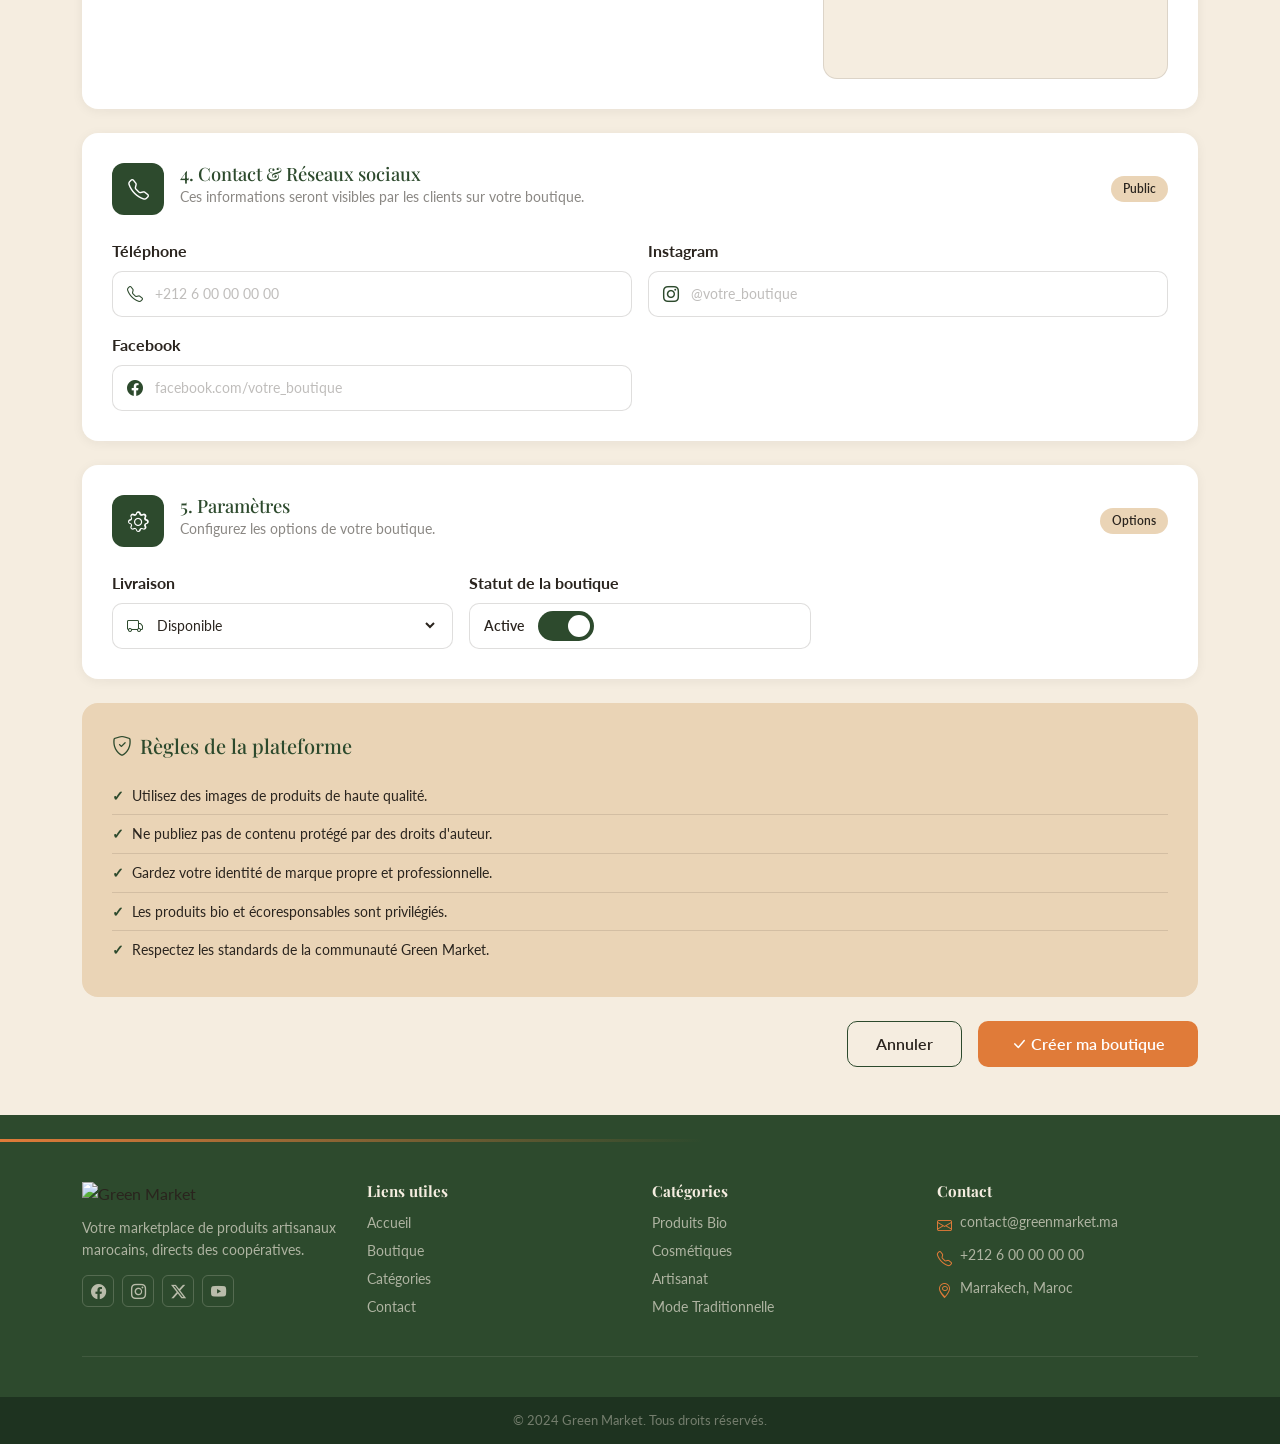
==== commit ae54e5d7: "modification nth more modifications" ====
--- a/Create Market/creer-boutique.html
+++ b/Create Market/creer-boutique.html
@@ -32,7 +32,7 @@
           <span class="badge cart-badge" id="bell-count">0</span>
         </a>
         <a href="../Panier/Panier.html" class="text-white fs-5 m-3 position-relative">
-          <i class="bi bi-cart3"></i>
+          <i class="bi bi-bag"></i>
           <span class="badge cart-badge" id="cart-count">0</span>
         </a>
       </div>
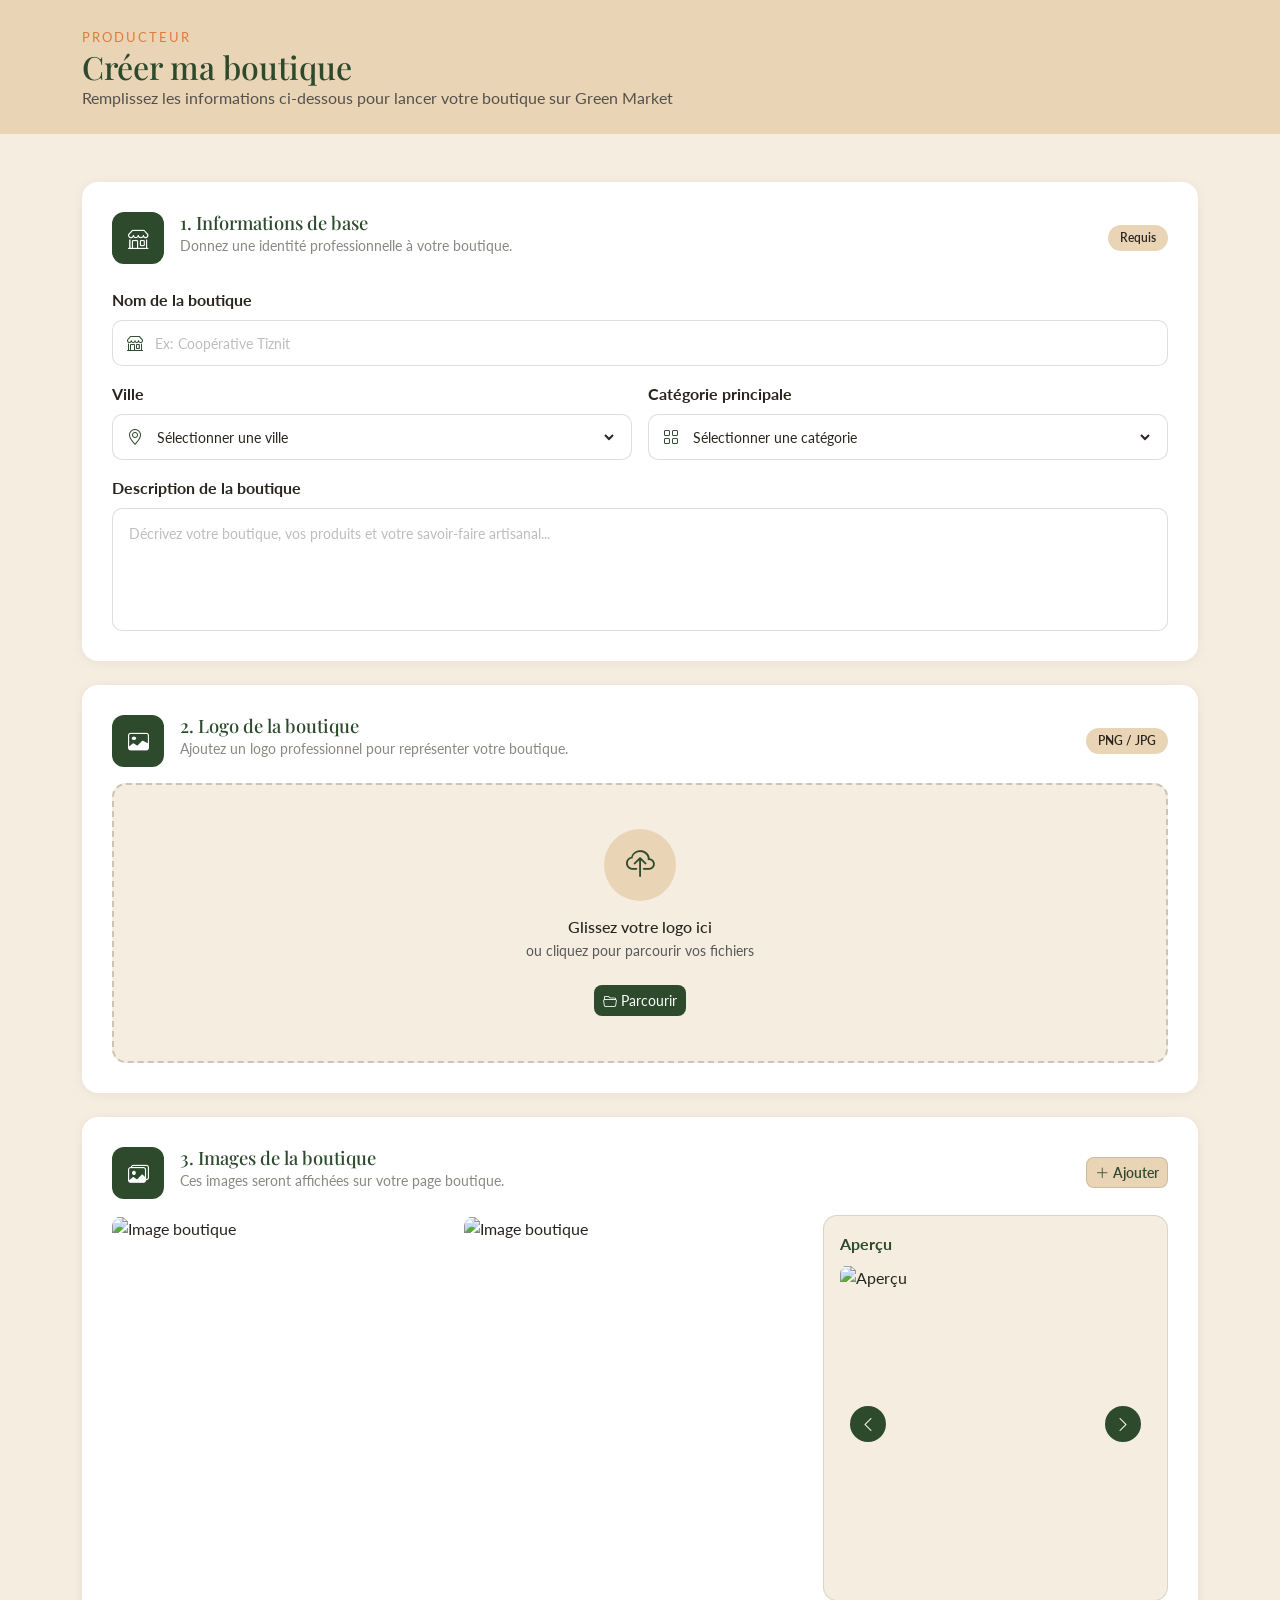
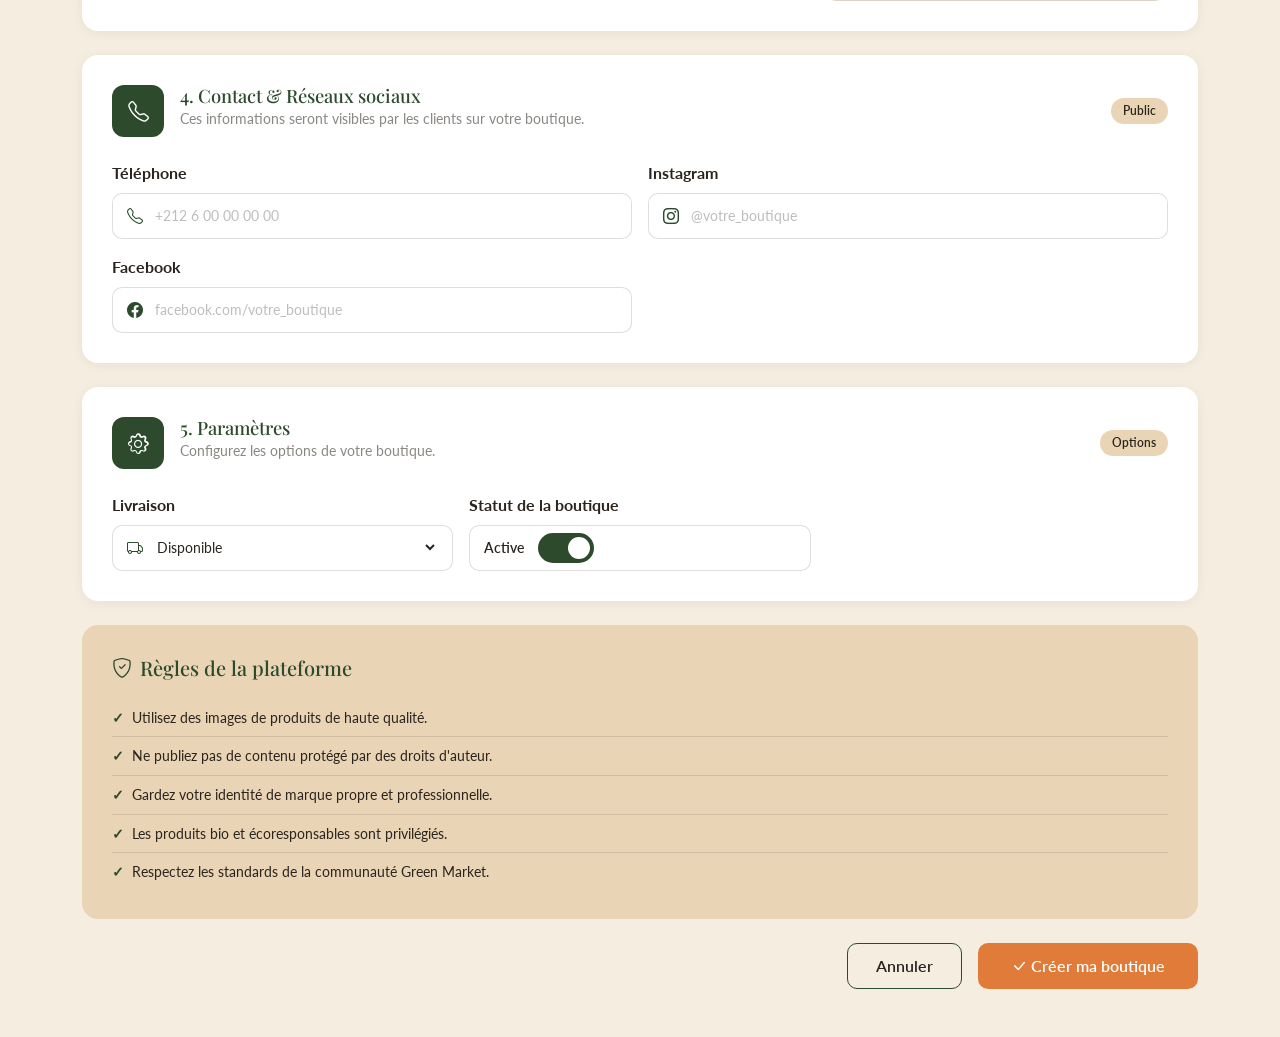
==== commit f516c549: "more and more" ====
--- a/Create Market/creer-boutique.html
+++ b/Create Market/creer-boutique.html
@@ -11,33 +11,7 @@
 </head>
 <body>
 
-  <!-- NAVBAR -->
-  <nav class="navbar navbar-expand-lg navbar-dark">
-    <div class="container">
-      <a class="navbar-brand fw-bold" href="../Home Page/Home.html">🌿 Green_market</a>
-      <button class="navbar-toggler" type="button" data-bs-toggle="collapse" data-bs-target="#navMenu">
-        <span class="navbar-toggler-icon"></span>
-      </button>
-      <div class="collapse navbar-collapse" id="navMenu">
-        <ul class="navbar-nav mx-auto gap-3">
-          <li class="nav-item"><a class="nav-link" href="../Home Page/Home.html">Accueil</a></li>
-          <li class="nav-item"><a class="nav-link" href="../Produits/Produits.html">Boutique</a></li>
-          <li class="nav-item"><a class="nav-link" href="../Categories/categories.html">Catégories</a></li>
-          <li class="nav-item"><a class="nav-link" href="../Home Page/Home.html#contact">Contact</a></li>
-        </ul>
-        <a href="../Inscription/inscription.html" class="text-white fs-5 m-3"><i class="bi bi-person"></i></a>
-        <a href="#" class="text-white fs-5 m-3"><i class="bi bi-search"></i></a>
-        <a href="#" class="text-white fs-5 m-3 position-relative">
-          <i class="bi bi-bell"></i>
-          <span class="badge cart-badge" id="bell-count">0</span>
-        </a>
-        <a href="../Panier/Panier.html" class="text-white fs-5 m-3 position-relative">
-          <i class="bi bi-bag"></i>
-          <span class="badge cart-badge" id="cart-count">0</span>
-        </a>
-      </div>
-    </div>
-  </nav>
+
 
   <!-- PAGE HEADER -->
   <section class="py-4 page-header">
@@ -306,71 +280,7 @@
 
   </div>
 
-  <!-- FOOTER -->
-  <footer>
-    <div class="footer-top pt-4">
-      <div class="footer-stripe"></div>
-      <div class="container">
-
-
-
-        <div class="row g-4">
-
-          <div class="col-12 col-md-3">
-            <div class="footer-logo">
-              <img src="navbar.png" alt="Green Market">
-            </div>
-            <p class="footer-text">Votre marketplace de produits artisanaux marocains, directs des coopératives.</p>
-            <div class="footer-socials">
-              <a href="#" class="footer-social"><i class="bi bi-facebook"></i></a>
-              <a href="#" class="footer-social"><i class="bi bi-instagram"></i></a>
-              <a href="#" class="footer-social"><i class="bi bi-twitter-x"></i></a>
-              <a href="#" class="footer-social"><i class="bi bi-youtube"></i></a>
-            </div>
-          </div>
-
-          <div class="col-6 col-md-3">
-            <h6 class="footer-title">Liens utiles</h6>
-            <a href="../Home Page/index.html" class="footer-link">Accueil</a>
-            <a href="../Produits/Produits.html" class="footer-link">Boutique</a>
-            <a href="#" class="footer-link">Catégories</a>
-            <a href="#contact" class="footer-link">Contact</a>
-          </div>
-
-          <div class="col-6 col-md-3">
-            <h6 class="footer-title">Catégories</h6>
-            <a href="#" class="footer-link">Produits Bio</a>
-            <a href="#" class="footer-link">Cosmétiques</a>
-            <a href="#" class="footer-link">Artisanat</a>
-            <a href="#" class="footer-link">Mode Traditionnelle</a>
-          </div>
-
-          <div class="col-12 col-md-3" id="contact">
-            <h6 class="footer-title">Contact</h6>
-            <div class="footer-contact-item">
-              <i class="bi bi-envelope"></i>
-              <span>contact@greenmarket.ma</span>
-            </div>
-            <div class="footer-contact-item">
-              <i class="bi bi-telephone"></i>
-              <span>+212 6 00 00 00 00</span>
-            </div>
-            <div class="footer-contact-item">
-              <i class="bi bi-geo-alt"></i>
-              <span>Marrakech, Maroc</span>
-            </div>
-          </div>
-
-        </div>
-        <div class="footer-divider"></div>
-      </div>
-    </div>
-    <div class="footer-bottom">
-      <div class="container">
-        <p class="footer-bottom-text">&copy; 2024 Green Market. Tous droits réservés.</p>
-      </div>
-    </div>
-  </footer>
+
 
   <script src="https://cdn.jsdelivr.net/npm/bootstrap@5.3.3/dist/js/bootstrap.bundle.min.js"></script>
   <script src="creer-boutique.js"></script>
